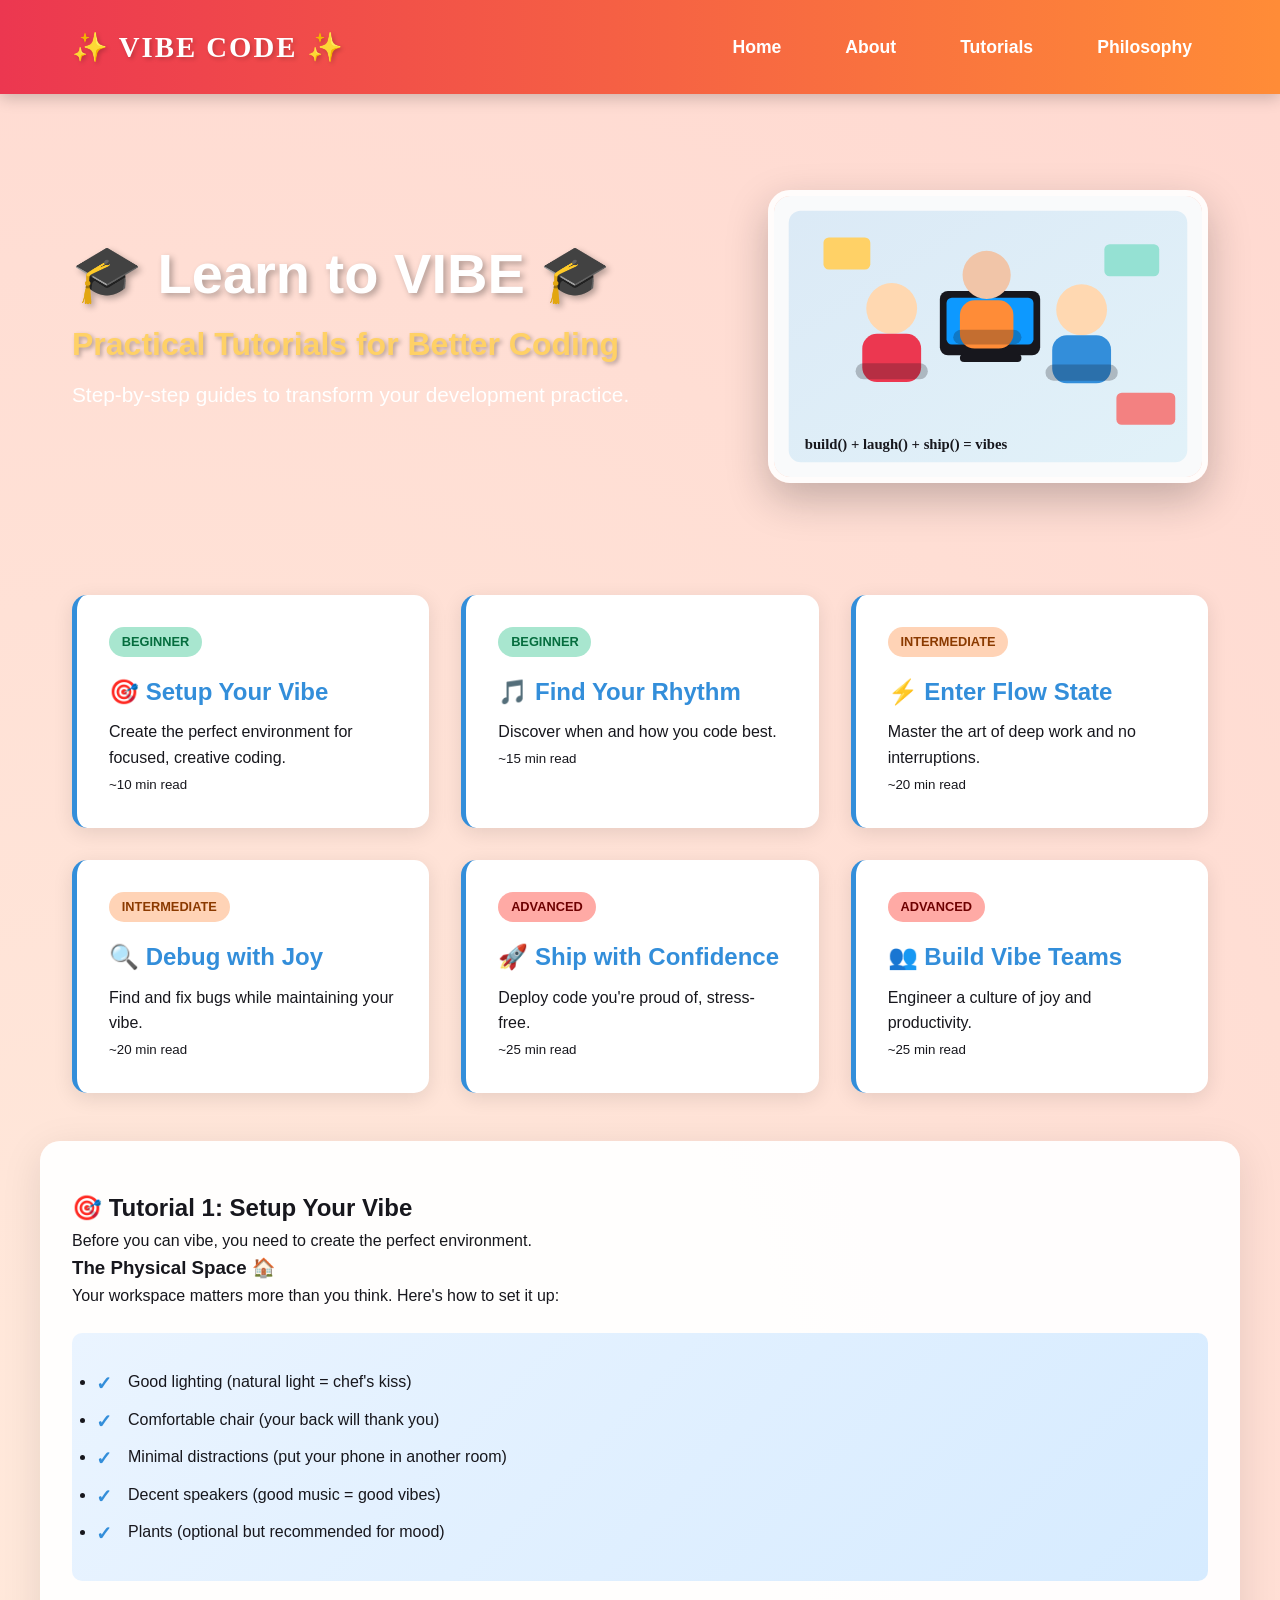
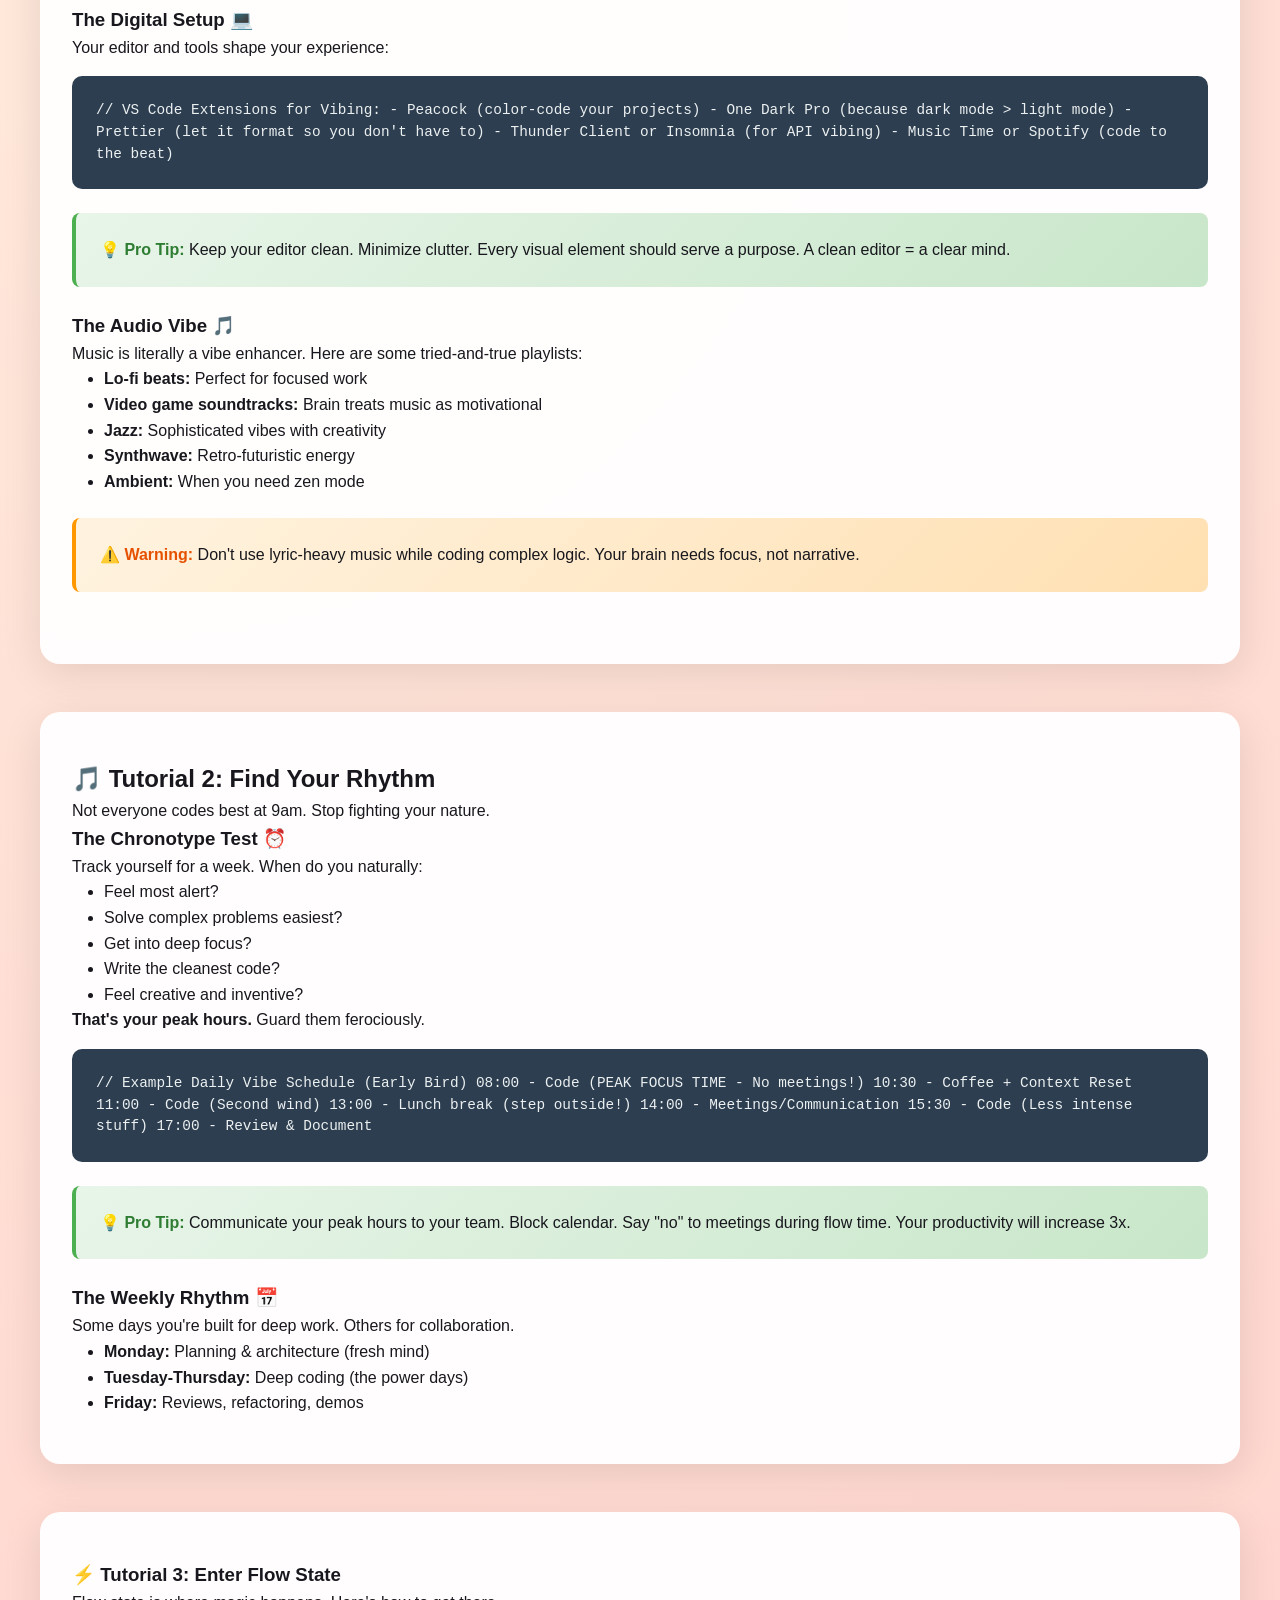
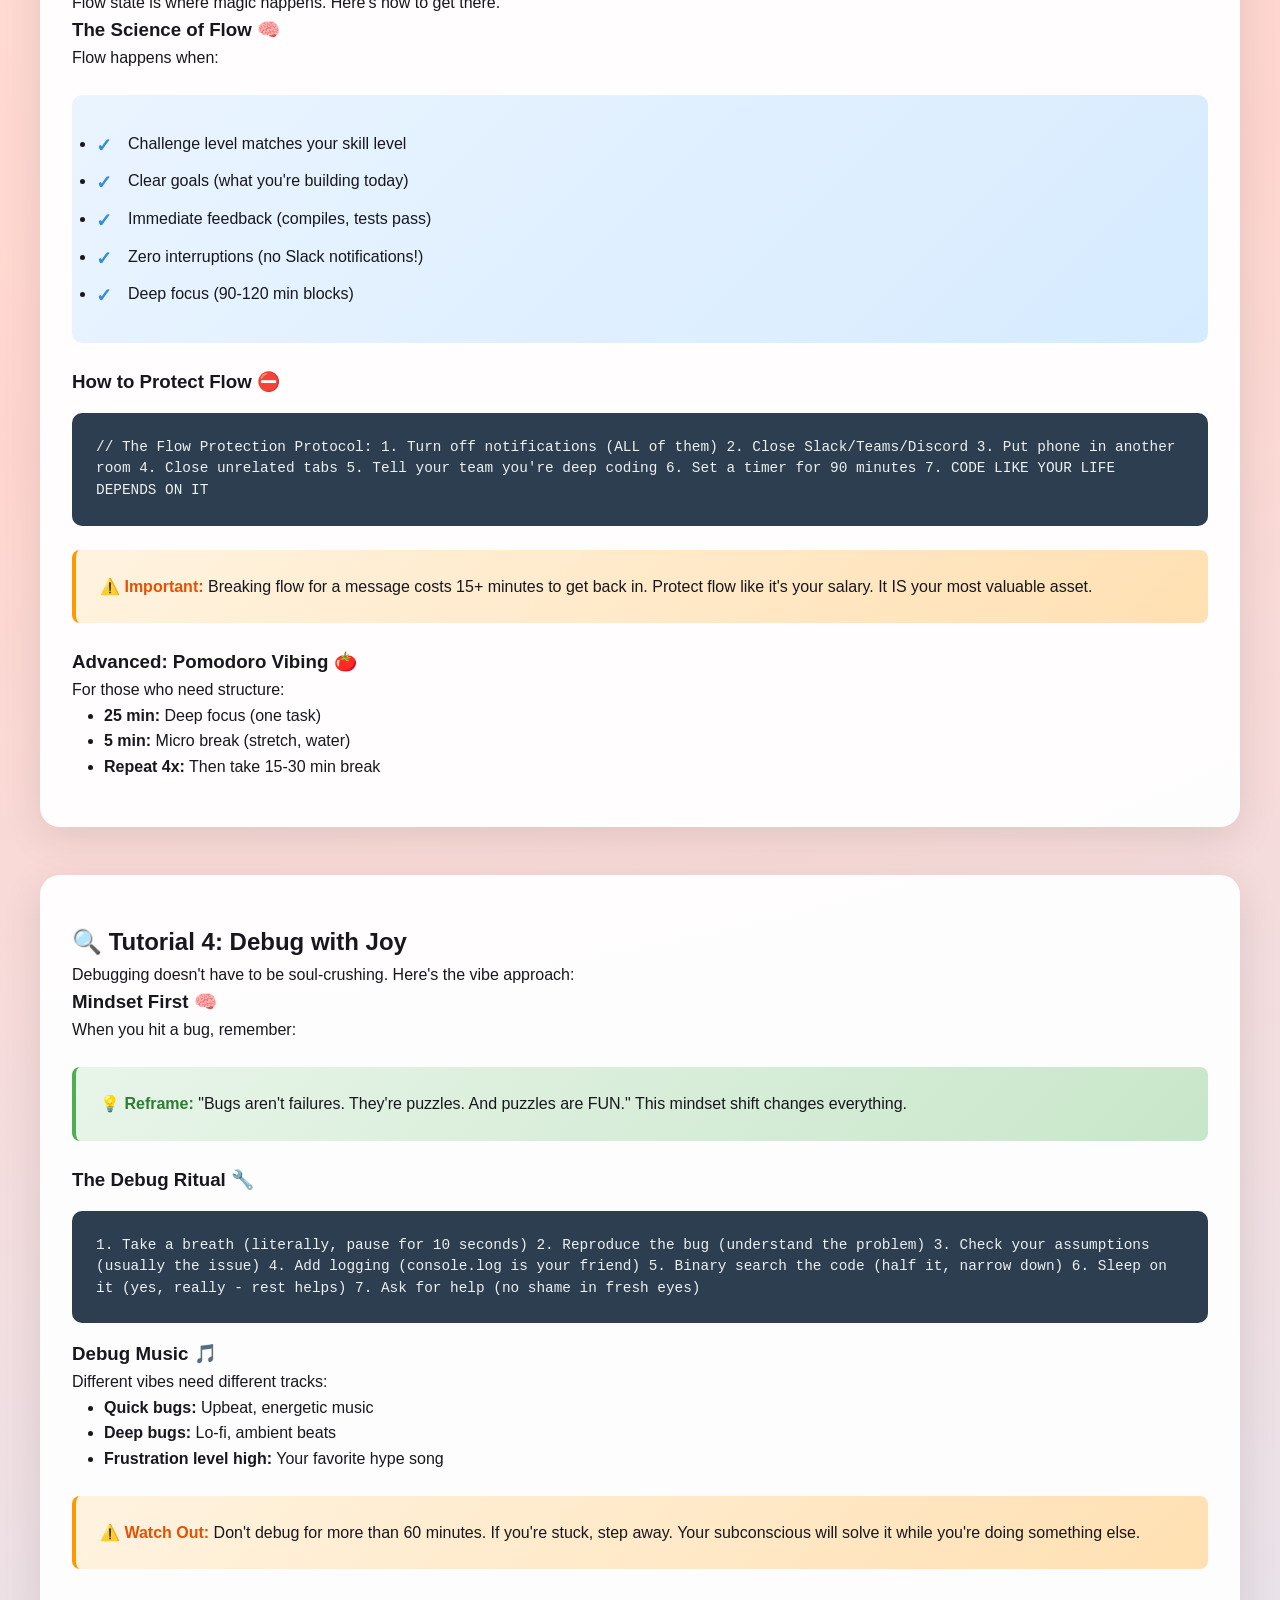
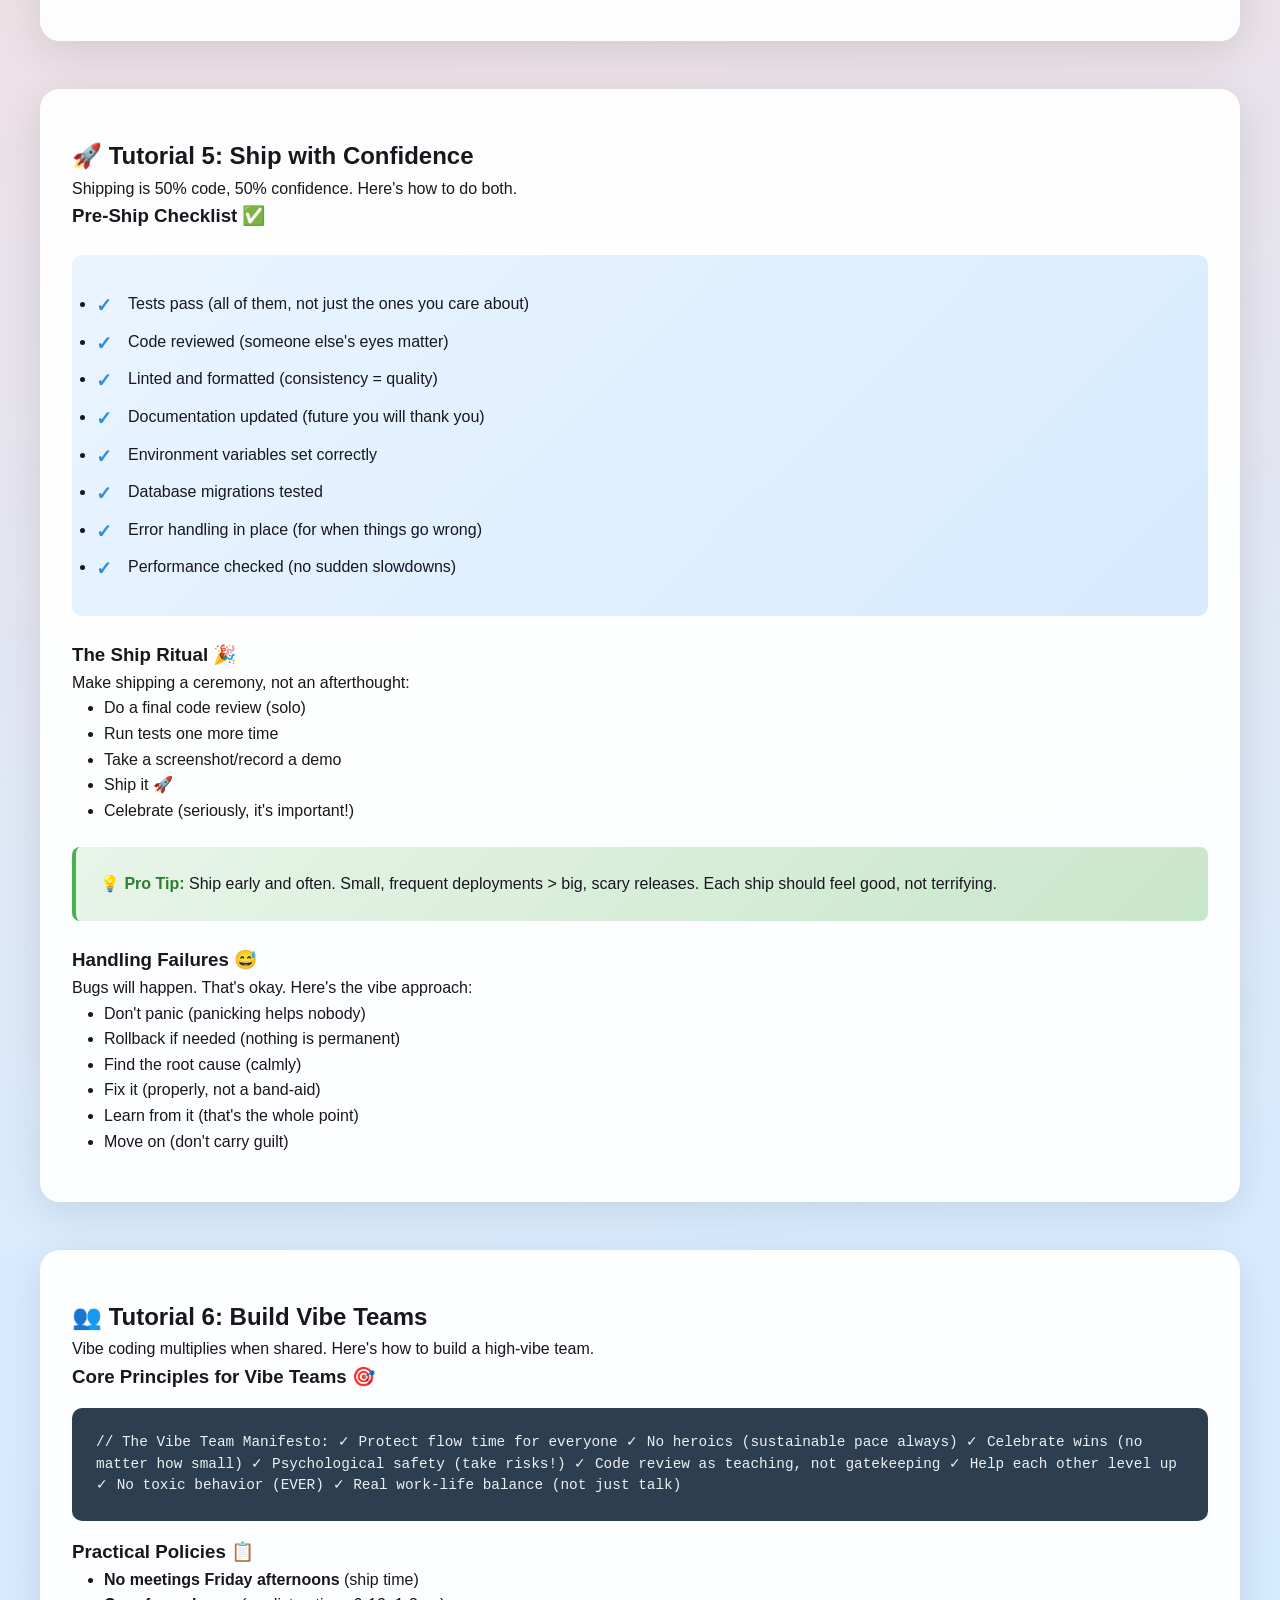
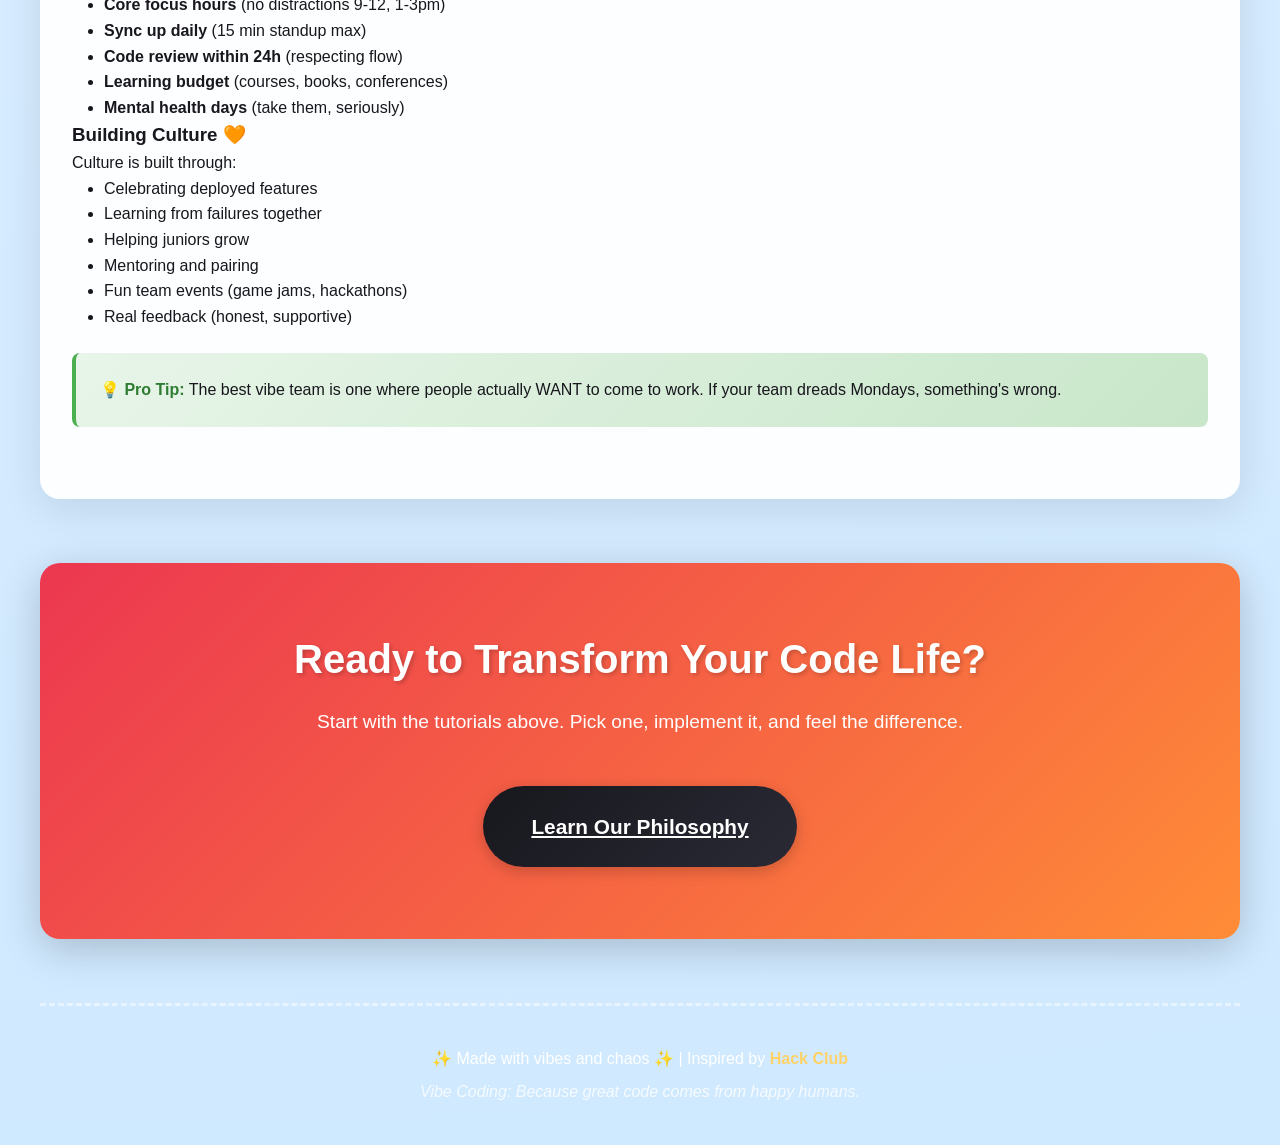
==== tutorials.html @ 58baa76f "Part One: Creating project structure with one prompt" ====
<!DOCTYPE html>
<html lang="en">
<head>
    <meta charset="UTF-8">
    <meta name="viewport" content="width=device-width, initial-scale=1.0">
    <title>Vibe Coding Tutorials - Learn to Code Like You Mean It</title>
    <link rel="stylesheet" href="css/style.css">
    <link rel="stylesheet" href="css/animations.css">
    <style>
        .tutorial-grid {
            display: grid;
            grid-template-columns: repeat(auto-fit, minmax(300px, 1fr));
            gap: 2rem;
            margin: 2rem 0;
        }

        .tutorial-card {
            background: white;
            padding: 2rem;
            border-radius: 15px;
            box-shadow: 0 5px 20px rgba(0, 0, 0, 0.1);
            border-left: 5px solid #338eda;
            transition: all 0.3s ease;
            cursor: pointer;
        }

        .tutorial-card:hover {
            transform: translateY(-5px);
            box-shadow: 0 10px 30px rgba(0, 0, 0, 0.2);
            border-left-color: #ff6b6b;
        }

        .tutorial-card h3 {
            color: #338eda;
            font-size: 1.5rem;
            margin-bottom: 0.5rem;
        }

        .tutorial-difficulty {
            display: inline-block;
            padding: 0.3rem 0.8rem;
            border-radius: 20px;
            font-size: 0.8rem;
            font-weight: bold;
            margin-bottom: 1rem;
        }

        .difficulty-beginner {
            background: #a8e6cf;
            color: #056d3e;
        }

        .difficulty-intermediate {
            background: #ffd3b6;
            color: #8b3a00;
        }

        .difficulty-advanced {
            background: #ffaaa5;
            color: #6e0000;
        }

        .tutorial-section {
            max-width: 1200px;
            margin: 3rem auto;
            padding: 3rem 2rem;
            background: rgba(255, 255, 255, 0.95);
            border-radius: 20px;
            box-shadow: 0 10px 40px rgba(0, 0, 0, 0.1);
        }

        .code-block {
            background: #2c3e50;
            color: #ecf0f1;
            padding: 1.5rem;
            border-radius: 10px;
            overflow-x: auto;
            margin: 1rem 0;
            font-family: 'Courier New', monospace;
            font-size: 0.9rem;
            line-height: 1.5;
        }

        .tip-box {
            background: linear-gradient(135deg, #e8f5e9 0%, #c8e6c9 100%);
            border-left: 4px solid #4caf50;
            padding: 1.5rem;
            border-radius: 8px;
            margin: 1.5rem 0;
        }

        .tip-box strong {
            color: #2e7d32;
        }

        .warning-box {
            background: linear-gradient(135deg, #fff3e0 0%, #ffe0b2 100%);
            border-left: 4px solid #ff9800;
            padding: 1.5rem;
            border-radius: 8px;
            margin: 1.5rem 0;
        }

        .warning-box strong {
            color: #e65100;
        }

        .checklist {
            background: linear-gradient(135deg, #eaf4ff 0%, #d6ebff 100%);
            padding: 1.5rem;
            border-radius: 10px;
            margin: 1.5rem 0;
        }

        .checklist li {
            margin: 0.75rem 0;
            padding-left: 2rem;
            position: relative;
        }

        .checklist li:before {
            content: '✓';
            position: absolute;
            left: 0;
            color: #338eda;
            font-weight: bold;
            font-size: 1.2rem;
        }
    </style>
</head>
<body>
    <!-- Navigation -->
    <nav class="navbar">
        <div class="nav-container">
            <div class="logo">✨ VIBE CODE ✨</div>
            <ul class="nav-links">
                <li><a href="index.html">Home</a></li>
                <li><a href="about.html">About</a></li>
                <li><a href="tutorials.html">Tutorials</a></li>
                <li><a href="philosophy.html">Philosophy</a></li>
            </ul>
        </div>
    </nav>

    <!-- Hero Section -->
    <section class="hero">
        <div class="hero-content">
            <h1 class="hero-title">
                🎓 Learn to VIBE 🎓<br>
                <span class="subtitle">Practical Tutorials for Better Coding</span>
            </h1>
            <p class="hero-description">
                Step-by-step guides to transform your development practice.
            </p>
        </div>
        <img src="assets/images/team-jam.svg" class="hero-art image-enter" alt="Team jamming on coding tutorials">
    </section>

    <!-- Tutorial Overview -->
    <section class="tutorial-grid" style="max-width: 1200px; margin: 3rem auto; padding: 0 2rem;">
        <div class="tutorial-card" onclick="scrollToSection('#setup')">
            <span class="tutorial-difficulty difficulty-beginner">BEGINNER</span>
            <h3>🎯 Setup Your Vibe</h3>
            <p>Create the perfect environment for focused, creative coding.</p>
            <small>~10 min read</small>
        </div>

        <div class="tutorial-card" onclick="scrollToSection('#rhythm')">
            <span class="tutorial-difficulty difficulty-beginner">BEGINNER</span>
            <h3>🎵 Find Your Rhythm</h3>
            <p>Discover when and how you code best.</p>
            <small>~15 min read</small>
        </div>

        <div class="tutorial-card" onclick="scrollToSection('#flow')">
            <span class="tutorial-difficulty difficulty-intermediate">INTERMEDIATE</span>
            <h3>⚡ Enter Flow State</h3>
            <p>Master the art of deep work and no interruptions.</p>
            <small>~20 min read</small>
        </div>

        <div class="tutorial-card" onclick="scrollToSection('#debug')">
            <span class="tutorial-difficulty difficulty-intermediate">INTERMEDIATE</span>
            <h3>🔍 Debug with Joy</h3>
            <p>Find and fix bugs while maintaining your vibe.</p>
            <small>~20 min read</small>
        </div>

        <div class="tutorial-card" onclick="scrollToSection('#ship')">
            <span class="tutorial-difficulty difficulty-advanced">ADVANCED</span>
            <h3>🚀 Ship with Confidence</h3>
            <p>Deploy code you're proud of, stress-free.</p>
            <small>~25 min read</small>
        </div>

        <div class="tutorial-card" onclick="scrollToSection('#team')">
            <span class="tutorial-difficulty difficulty-advanced">ADVANCED</span>
            <h3>👥 Build Vibe Teams</h3>
            <p>Engineer a culture of joy and productivity.</p>
            <small>~25 min read</small>
        </div>
    </section>

    <!-- Tutorial 1: Setup -->
    <section class="tutorial-section" id="setup">
        <h2>🎯 Tutorial 1: Setup Your Vibe</h2>
        <p>Before you can vibe, you need to create the perfect environment.</p>

        <h3>The Physical Space 🏠</h3>
        <p>Your workspace matters more than you think. Here's how to set it up:</p>

        <div class="checklist">
            <ul>
                <li>Good lighting (natural light = chef's kiss)</li>
                <li>Comfortable chair (your back will thank you)</li>
                <li>Minimal distractions (put your phone in another room)</li>
                <li>Decent speakers (good music = good vibes)</li>
                <li>Plants (optional but recommended for mood)</li>
            </ul>
        </div>

        <h3>The Digital Setup 💻</h3>
        <p>Your editor and tools shape your experience:</p>

        <div class="code-block">
// VS Code Extensions for Vibing:
- Peacock (color-code your projects)
- One Dark Pro (because dark mode > light mode)
- Prettier (let it format so you don't have to)
- Thunder Client or Insomnia (for API vibing)
- Music Time or Spotify (code to the beat)
        </div>

        <div class="tip-box">
            <strong>💡 Pro Tip:</strong> Keep your editor clean. Minimize clutter. Every visual element should serve a purpose. A clean editor = a clear mind.
        </div>

        <h3>The Audio Vibe 🎵</h3>
        <p>Music is literally a vibe enhancer. Here are some tried-and-true playlists:</p>
        <ul style="margin-left: 2rem;">
            <li><strong>Lo-fi beats:</strong> Perfect for focused work</li>
            <li><strong>Video game soundtracks:</strong> Brain treats music as motivational</li>
            <li><strong>Jazz:</strong> Sophisticated vibes with creativity</li>
            <li><strong>Synthwave:</strong> Retro-futuristic energy</li>
            <li><strong>Ambient:</strong> When you need zen mode</li>
        </ul>

        <div class="warning-box">
            <strong>⚠️ Warning:</strong> Don't use lyric-heavy music while coding complex logic. Your brain needs focus, not narrative.
        </div>
    </section>

    <!-- Tutorial 2: Rhythm -->
    <section class="tutorial-section" id="rhythm">
        <h2>🎵 Tutorial 2: Find Your Rhythm</h2>
        <p>Not everyone codes best at 9am. Stop fighting your nature.</p>

        <h3>The Chronotype Test ⏰</h3>
        <p>Track yourself for a week. When do you naturally:</p>
        <ul style="margin-left: 2rem;">
            <li>Feel most alert?</li>
            <li>Solve complex problems easiest?</li>
            <li>Get into deep focus?</li>
            <li>Write the cleanest code?</li>
            <li>Feel creative and inventive?</li>
        </ul>

        <p><strong>That's your peak hours.</strong> Guard them ferociously.</p>

        <div class="code-block">
// Example Daily Vibe Schedule (Early Bird)
08:00 - Code (PEAK FOCUS TIME - No meetings!)
10:30 - Coffee + Context Reset
11:00 - Code (Second wind)
13:00 - Lunch break (step outside!)
14:00 - Meetings/Communication
15:30 - Code (Less intense stuff)
17:00 - Review & Document
        </div>

        <div class="tip-box">
            <strong>💡 Pro Tip:</strong> Communicate your peak hours to your team. Block calendar. Say "no" to meetings during flow time. Your productivity will increase 3x.
        </div>

        <h3>The Weekly Rhythm 📅</h3>
        <p>Some days you're built for deep work. Others for collaboration.</p>
        <ul style="margin-left: 2rem;">
            <li><strong>Monday:</strong> Planning & architecture (fresh mind)</li>
            <li><strong>Tuesday-Thursday:</strong> Deep coding (the power days)</li>
            <li><strong>Friday:</strong> Reviews, refactoring, demos</li>
        </ul>
    </section>

    <!-- Tutorial 3: Flow -->
    <section class="tutorial-section" id="flow">
        <h3>⚡ Tutorial 3: Enter Flow State</h3>
        <p>Flow state is where magic happens. Here's how to get there.</p>

        <h3>The Science of Flow 🧠</h3>
        <p>Flow happens when:</p>
        <div class="checklist">
            <ul>
                <li>Challenge level matches your skill level</li>
                <li>Clear goals (what you're building today)</li>
                <li>Immediate feedback (compiles, tests pass)</li>
                <li>Zero interruptions (no Slack notifications!)</li>
                <li>Deep focus (90-120 min blocks)</li>
            </ul>
        </div>

        <h3>How to Protect Flow ⛔</h3>
        <div class="code-block">
// The Flow Protection Protocol:
1. Turn off notifications (ALL of them)
2. Close Slack/Teams/Discord
3. Put phone in another room
4. Close unrelated tabs
5. Tell your team you're deep coding
6. Set a timer for 90 minutes
7. CODE LIKE YOUR LIFE DEPENDS ON IT
        </div>

        <div class="warning-box">
            <strong>⚠️ Important:</strong> Breaking flow for a message costs 15+ minutes to get back in. Protect flow like it's your salary. It IS your most valuable asset.
        </div>

        <h3>Advanced: Pomodoro Vibing 🍅</h3>
        <p>For those who need structure:</p>
        <ul style="margin-left: 2rem;">
            <li><strong>25 min:</strong> Deep focus (one task)</li>
            <li><strong>5 min:</strong> Micro break (stretch, water)</li>
            <li><strong>Repeat 4x:</strong> Then take 15-30 min break</li>
        </ul>
    </section>

    <!-- Tutorial 4: Debug -->
    <section class="tutorial-section" id="debug">
        <h2>🔍 Tutorial 4: Debug with Joy</h2>
        <p>Debugging doesn't have to be soul-crushing. Here's the vibe approach:</p>

        <h3>Mindset First 🧠</h3>
        <p>When you hit a bug, remember:</p>
        <div class="tip-box">
            <strong>💡 Reframe:</strong> "Bugs aren't failures. They're puzzles. And puzzles are FUN." This mindset shift changes everything.
        </div>

        <h3>The Debug Ritual 🔧</h3>
        <div class="code-block">
1. Take a breath (literally, pause for 10 seconds)
2. Reproduce the bug (understand the problem)
3. Check your assumptions (usually the issue)
4. Add logging (console.log is your friend)
5. Binary search the code (half it, narrow down)
6. Sleep on it (yes, really - rest helps)
7. Ask for help (no shame in fresh eyes)
        </div>

        <h3>Debug Music 🎵</h3>
        <p>Different vibes need different tracks:</p>
        <ul style="margin-left: 2rem;">
            <li><strong>Quick bugs:</strong> Upbeat, energetic music</li>
            <li><strong>Deep bugs:</strong> Lo-fi, ambient beats</li>
            <li><strong>Frustration level high:</strong> Your favorite hype song</li>
        </ul>

        <div class="warning-box">
            <strong>⚠️ Watch Out:</strong> Don't debug for more than 60 minutes. If you're stuck, step away. Your subconscious will solve it while you're doing something else.
        </div>
    </section>

    <!-- Tutorial 5: Ship -->
    <section class="tutorial-section" id="ship">
        <h2>🚀 Tutorial 5: Ship with Confidence</h2>
        <p>Shipping is 50% code, 50% confidence. Here's how to do both.</p>

        <h3>Pre-Ship Checklist ✅</h3>
        <div class="checklist">
            <ul>
                <li>Tests pass (all of them, not just the ones you care about)</li>
                <li>Code reviewed (someone else's eyes matter)</li>
                <li>Linted and formatted (consistency = quality)</li>
                <li>Documentation updated (future you will thank you)</li>
                <li>Environment variables set correctly</li>
                <li>Database migrations tested</li>
                <li>Error handling in place (for when things go wrong)</li>
                <li>Performance checked (no sudden slowdowns)</li>
            </ul>
        </div>

        <h3>The Ship Ritual 🎉</h3>
        <p>Make shipping a ceremony, not an afterthought:</p>
        <ul style="margin-left: 2rem;">
            <li>Do a final code review (solo)</li>
            <li>Run tests one more time</li>
            <li>Take a screenshot/record a demo</li>
            <li>Ship it 🚀</li>
            <li>Celebrate (seriously, it's important!)</li>
        </ul>

        <div class="tip-box">
            <strong>💡 Pro Tip:</strong> Ship early and often. Small, frequent deployments > big, scary releases. Each ship should feel good, not terrifying.
        </div>

        <h3>Handling Failures 😅</h3>
        <p>Bugs will happen. That's okay. Here's the vibe approach:</p>
        <ul style="margin-left: 2rem;">
            <li>Don't panic (panicking helps nobody)</li>
            <li>Rollback if needed (nothing is permanent)</li>
            <li>Find the root cause (calmly)</li>
            <li>Fix it (properly, not a band-aid)</li>
            <li>Learn from it (that's the whole point)</li>
            <li>Move on (don't carry guilt)</li>
        </ul>
    </section>

    <!-- Tutorial 6: Teams -->
    <section class="tutorial-section" id="team">
        <h2>👥 Tutorial 6: Build Vibe Teams</h2>
        <p>Vibe coding multiplies when shared. Here's how to build a high-vibe team.</p>

        <h3>Core Principles for Vibe Teams 🎯</h3>
        <div class="code-block">
// The Vibe Team Manifesto:
✓ Protect flow time for everyone
✓ No heroics (sustainable pace always)
✓ Celebrate wins (no matter how small)
✓ Psychological safety (take risks!)
✓ Code review as teaching, not gatekeeping
✓ Help each other level up
✓ No toxic behavior (EVER)
✓ Real work-life balance (not just talk)
        </div>

        <h3>Practical Policies 📋</h3>
        <ul style="margin-left: 2rem;">
            <li><strong>No meetings Friday afternoons</strong> (ship time)</li>
            <li><strong>Core focus hours</strong> (no distractions 9-12, 1-3pm)</li>
            <li><strong>Sync up daily</strong> (15 min standup max)</li>
            <li><strong>Code review within 24h</strong> (respecting flow)</li>
            <li><strong>Learning budget</strong> (courses, books, conferences)</li>
            <li><strong>Mental health days</strong> (take them, seriously)</li>
        </ul>

        <h3>Building Culture 🧡</h3>
        <p>Culture is built through:</p>
        <ul style="margin-left: 2rem;">
            <li>Celebrating deployed features</li>
            <li>Learning from failures together</li>
            <li>Helping juniors grow</li>
            <li>Mentoring and pairing</li>
            <li>Fun team events (game jams, hackathons)</li>
            <li>Real feedback (honest, supportive)</li>
        </ul>

        <div class="tip-box">
            <strong>💡 Pro Tip:</strong> The best vibe team is one where people actually WANT to come to work. If your team dreads Mondays, something's wrong.
        </div>
    </section>

    <!-- CTA Section -->
    <section class="cta-section">
        <h2>Ready to Transform Your Code Life?</h2>
        <p>Start with the tutorials above. Pick one, implement it, and feel the difference.</p>
        <a href="philosophy.html" class="cta-button large">Learn Our Philosophy</a>
    </section>

    <!-- Footer -->
    <footer class="footer">
        <p>✨ Made with vibes and chaos ✨ | Inspired by <a href="https://hackclub.com">Hack Club</a></p>
        <p class="footer-note">Vibe Coding: Because great code comes from happy humans.</p>
    </footer>

    <script src="js/script.js"></script>
    <script>
        function scrollToSection(sectionId) {
            const element = document.querySelector(sectionId);
            element.scrollIntoView({ behavior: 'smooth' });
        }
    </script>
</body>
</html>
---- css/style.css ----
/* ============================================
   VIBE CODING - Main Stylesheet
   Comic Sans & Playful Vibes
   ============================================ */

* {
    margin: 0;
    padding: 0;
    box-sizing: border-box;
}

/* ============ FONTS ============ */
@import url('https://fonts.googleapis.com/css2?family=Comic+Neue:wght@400;700&family=Balsamiq+Sans:wght@400;700&display=swap');

:root {
    --hc-red: #ec3750;
    --hc-orange: #ff8c37;
    --hc-blue: #338eda;
    --hc-deep: #17171d;
    --hc-gold: #ffd166;
    --paper: #fff9f1;
}

body {
    font-family: 'Comic Neue', cursive, 'Comic Sans MS', sans-serif;
    line-height: 1.6;
    color: var(--hc-deep);
    background: radial-gradient(circle at 10% 20%, #ffe9db 0%, #ffd6cf 35%, #d8ecff 75%, #cfe9ff 100%);
    min-height: 100vh;
}

/* ============ NAVIGATION ============ */
.navbar {
    background: linear-gradient(90deg, var(--hc-red) 0%, var(--hc-orange) 100%);
    padding: 1.5rem 0;
    position: sticky;
    top: 0;
    z-index: 100;
    box-shadow: 0 4px 15px rgba(0, 0, 0, 0.2);
}

.nav-container {
    max-width: 1200px;
    margin: 0 auto;
    padding: 0 2rem;
    display: flex;
    justify-content: space-between;
    align-items: center;
}

.logo {
    font-family: 'Balsamiq Sans', 'Comic Sans MS', cursive;
    font-size: 1.8rem;
    font-weight: bold;
    color: white;
    text-shadow: 2px 2px 4px rgba(0, 0, 0, 0.2);
    letter-spacing: 2px;
    animation: pulse 2s ease-in-out infinite;
}

@keyframes pulse {
    0%, 100% { transform: scale(1); }
    50% { transform: scale(1.05); }
}

.nav-links {
    display: flex;
    list-style: none;
    gap: 2rem;
}

.nav-links a {
    color: white;
    text-decoration: none;
    font-size: 1.1rem;
    font-weight: bold;
    transition: all 0.3s ease;
    position: relative;
    padding: 0.5rem 1rem;
}

.nav-links a::after {
    content: '';
    position: absolute;
    bottom: 0;
    left: 0;
    width: 0;
    height: 3px;
    background: white;
    transition: width 0.3s ease;
}

.nav-links a:hover::after {
    width: 100%;
}

.nav-links a:hover {
    transform: translateY(-2px);
}

/* ============ HERO SECTION ============ */
.hero {
    max-width: 1200px;
    margin: 2rem auto;
    padding: 4rem 2rem;
    display: flex;
    justify-content: space-between;
    align-items: center;
    gap: 2rem;
}

.hero-content {
    flex: 1;
    color: white;
}

.hero-title {
    font-size: 3.5rem;
    font-weight: bold;
    margin-bottom: 0.5rem;
    text-shadow: 3px 3px 6px rgba(0, 0, 0, 0.3);
    animation: slideInLeft 0.8s ease;
}

.hero-title .subtitle {
    display: block;
    font-size: 2rem;
    color: var(--hc-gold);
    text-shadow: 2px 2px 4px rgba(0, 0, 0, 0.3);
}

.hero-description {
    font-size: 1.3rem;
    margin-bottom: 2rem;
    color: #fff;
}

.hero-emoji {
    font-size: 8rem;
    animation: bounce 2s ease-in-out infinite;
}

.hero-art {
    width: min(440px, 100%);
    border-radius: 22px;
    border: 6px solid rgba(255, 255, 255, 0.9);
    box-shadow: 0 16px 40px rgba(23, 23, 29, 0.25);
    transform: rotate(-1.5deg);
}

@keyframes slideInLeft {
    from {
        opacity: 0;
        transform: translateX(-50px);
    }
    to {
        opacity: 1;
        transform: translateX(0);
    }
}

@keyframes bounce {
    0%, 100% { transform: translateY(0); }
    50% { transform: translateY(-30px); }
}

/* ============ BUTTONS ============ */
.cta-button {
    background: linear-gradient(135deg, var(--hc-deep) 0%, #2a2a36 100%);
    color: white;
    border: none;
    padding: 1rem 2.5rem;
    font-size: 1.1rem;
    font-family: 'Comic Neue', cursive, 'Comic Sans MS', sans-serif;
    font-weight: bold;
    border-radius: 50px;
    cursor: pointer;
    transition: all 0.3s ease;
    box-shadow: 0 4px 15px rgba(0, 0, 0, 0.2);
    position: relative;
    overflow: hidden;
}

.cta-button::before {
    content: '';
    position: absolute;
    top: 0;
    left: -100%;
    width: 100%;
    height: 100%;
    background: linear-gradient(135deg, var(--hc-gold) 0%, var(--hc-orange) 100%);
    transition: left 0.3s ease;
    z-index: -1;
}

.cta-button:hover::before {
    left: 0;
}

.cta-button:hover {
    transform: translateY(-2px);
    box-shadow: 0 6px 20px rgba(0, 0, 0, 0.3);
}

.cta-button:active {
    transform: translateY(0);
}

.cta-button.large {
    padding: 1.5rem 3rem;
    font-size: 1.3rem;
    display: inline-block;
    margin-top: 1rem;
}

/* ============ FEATURES SECTION ============ */
.features {
    max-width: 1200px;
    margin: 4rem auto;
    padding: 3rem 2rem;
    background: rgba(255, 255, 255, 0.95);
    border-radius: 20px;
    box-shadow: 0 10px 40px rgba(0, 0, 0, 0.2);
}

.features h2 {
    text-align: center;
    font-size: 2.5rem;
    margin-bottom: 3rem;
    color: #2c3e50;
    text-shadow: 1px 1px 2px rgba(0, 0, 0, 0.1);
}

.feature-grid {
    display: grid;
    grid-template-columns: repeat(auto-fit, minmax(250px, 1fr));
    gap: 2rem;
}

.feature-card {
    background: linear-gradient(135deg, var(--hc-blue) 0%, #0d99ff 100%);
    padding: 2rem;
    border-radius: 15px;
    text-align: center;
    color: white;
    cursor: pointer;
    transition: all 0.3s ease;
    box-shadow: 0 5px 20px rgba(0, 0, 0, 0.1);
    position: relative;
    overflow: hidden;
}

.feature-card::before {
    content: '';
    position: absolute;
    top: 0;
    left: -100%;
    width: 100%;
    height: 100%;
    background: rgba(255, 255, 255, 0.1);
    transition: left 0.3s ease;
}

.feature-card:hover::before {
    left: 100%;
}

.feature-card:hover {
    transform: translateY(-10px) scale(1.05);
    box-shadow: 0 10px 30px rgba(0, 0, 0, 0.3);
}

.feature-icon {
    font-size: 3rem;
    margin-bottom: 1rem;
    animation: float 3s ease-in-out infinite;
}

.feature-card:nth-child(2) .feature-icon { animation-delay: 0.3s; }
.feature-card:nth-child(3) .feature-icon { animation-delay: 0.6s; }
.feature-card:nth-child(4) .feature-icon { animation-delay: 0.9s; }

@keyframes float {
    0%, 100% { transform: translateY(0); }
    50% { transform: translateY(-10px); }
}

.feature-card h3 {
    font-size: 1.5rem;
    margin-bottom: 0.5rem;
}

.feature-card p {
    font-size: 0.95rem;
    opacity: 0.9;
}

/* ============ VIBE CHECK SECTION ============ */
.vibe-check {
    max-width: 1200px;
    margin: 4rem auto;
    padding: 3rem 2rem;
    background: rgba(255, 255, 255, 0.95);
    border-radius: 20px;
    box-shadow: 0 10px 40px rgba(0, 0, 0, 0.2);
}

.vibe-check h2 {
    text-align: center;
    font-size: 2.5rem;
    margin-bottom: 2rem;
    color: #2c3e50;
}

.vibe-content {
    display: flex;
    justify-content: center;
    align-items: center;
    gap: 2rem;
}

.vibe-text {
    flex: 1;
    font-size: 1.1rem;
    line-height: 1.8;
}

.vibe-text p {
    margin-bottom: 1.5rem;
    color: #34495e;
}

.vibe-text strong {
    color: var(--hc-blue);
}

.vibe-list {
    list-style: none;
    margin: 2rem 0;
}

.vibe-list li {
    margin: 1rem 0;
    padding: 0.5rem 0 0.5rem 3rem;
    position: relative;
    font-size: 1.1rem;
    animation: slideIn 0.5s ease forwards;
    opacity: 0;
}

.vibe-list li:nth-child(1) { animation-delay: 0s; }
.vibe-list li:nth-child(2) { animation-delay: 0.1s; }
.vibe-list li:nth-child(3) { animation-delay: 0.2s; }
.vibe-list li:nth-child(4) { animation-delay: 0.3s; }
.vibe-list li:nth-child(5) { animation-delay: 0.4s; }

@keyframes slideIn {
    from {
        opacity: 0;
        transform: translateX(-30px);
    }
    to {
        opacity: 1;
        transform: translateX(0);
    }
}

/* ============ CTA SECTION ============ */
.cta-section {
    max-width: 1200px;
    margin: 4rem auto;
    padding: 4rem 2rem;
    background: linear-gradient(135deg, var(--hc-red) 0%, var(--hc-orange) 100%);
    border-radius: 20px;
    box-shadow: 0 10px 40px rgba(0, 0, 0, 0.2);
    text-align: center;
    color: white;
}

.cta-section h2 {
    font-size: 2.5rem;
    margin-bottom: 1rem;
    text-shadow: 2px 2px 4px rgba(0, 0, 0, 0.2);
}

.cta-section p {
    font-size: 1.2rem;
    margin-bottom: 2rem;
}

/* ============ FOOTER ============ */
.footer {
    max-width: 1200px;
    margin: 4rem auto 0;
    padding: 2rem;
    text-align: center;
    color: white;
    border-top: 3px dashed rgba(255, 255, 255, 0.5);
}

.footer p {
    margin: 0.5rem 0;
    font-size: 1rem;
}

.footer a {
    color: var(--hc-gold);
    text-decoration: none;
    font-weight: bold;
    transition: all 0.3s ease;
}

.footer a:hover {
    text-decoration: underline;
    text-shadow: 0 0 10px rgba(255, 215, 0, 0.5);
}

.footer-note {
    font-style: italic;
    opacity: 0.8;
    margin-top: 1rem;
}

/* ============ POPUPS ============ */
.popup-overlay {
    display: none;
    position: fixed;
    top: 0;
    left: 0;
    right: 0;
    bottom: 0;
    background: rgba(0, 0, 0, 0.7);
    z-index: 999;
    animation: fadeIn 0.3s ease;
}

.popup {
    display: none;
    position: fixed;
    top: 50%;
    left: 50%;
    transform: translate(-50%, -50%);
    background: white;
    padding: 2rem;
    border-radius: 15px;
    box-shadow: 0 10px 50px rgba(0, 0, 0, 0.3);
    z-index: 1000;
    max-width: 500px;
    max-height: 80vh;
    overflow-y: auto;
    animation: popIn 0.3s ease;
}

@keyframes popIn {
    from {
        opacity: 0;
        transform: translate(-50%, -50%) scale(0.8);
    }
    to {
        opacity: 1;
        transform: translate(-50%, -50%) scale(1);
    }
}

@keyframes fadeIn {
    from {
        opacity: 0;
    }
    to {
        opacity: 0.7;
    }
}

.popup h2 {
    color: var(--hc-blue);
    font-size: 1.8rem;
    margin-bottom: 1rem;
}

.popup p {
    color: #2c3e50;
    margin-bottom: 1rem;
    line-height: 1.6;
}

.popup ul {
    list-style: none;
    margin: 1rem 0;
    padding-left: 1.5rem;
}

.popup li {
    margin: 0.5rem 0;
    color: #34495e;
}

.popup li::before {
    content: '→ ';
    color: var(--hc-blue);
    font-weight: bold;
    margin-right: 0.5rem;
}

.close {
    position: absolute;
    top: 1rem;
    right: 1rem;
    font-size: 2rem;
    cursor: pointer;
    color: var(--hc-blue);
    transition: all 0.3s ease;
}

.close:hover {
    transform: rotate(90deg);
    color: var(--hc-red);
}

.popup-button {
    background: linear-gradient(135deg, var(--hc-blue) 0%, #0d99ff 100%);
    color: white;
    border: none;
    padding: 0.8rem 1.5rem;
    border-radius: 25px;
    cursor: pointer;
    font-family: 'Comic Neue', cursive, 'Comic Sans MS', sans-serif;
    font-weight: bold;
    margin-top: 1rem;
    transition: all 0.3s ease;
}

.popup-button:hover {
    transform: translateY(-2px);
    box-shadow: 0 5px 15px rgba(0, 0, 0, 0.2);
}

/* ============ RESPONSIVE ============ */
@media (max-width: 768px) {
    .hero {
        flex-direction: column;
        padding: 2rem 1rem;
    }

    .hero-title {
        font-size: 2rem;
    }

    .hero-emoji {
        font-size: 4rem;
    }

    .hero-art {
        width: min(340px, 100%);
        transform: rotate(0deg);
    }

    .nav-links {
        gap: 1rem;
    }

    .nav-links a {
        font-size: 0.9rem;
    }

    .features h2,
    .vibe-check h2,
    .cta-section h2 {
        font-size: 1.8rem;
    }

    .feature-grid {
        grid-template-columns: 1fr;
    }

    .popup {
        width: 90%;
        max-width: 90%;
        margin: 0 5%;
    }
}
---- css/animations.css ----
/* ============================================
   VIBE CODING - Smooth Scrolling & Animations
   ============================================ */

/* Smooth scrolling for the entire page */
html {
    scroll-behavior: smooth;
}

/* Smooth transitions for all elements */
* {
    transition: background-color 0.3s ease, color 0.3s ease;
}

/* Scroll animation - fade in effect */
.fade-in {
    animation: fadeInUp 0.6s ease forwards;
    opacity: 0;
}

@keyframes fadeInUp {
    from {
        opacity: 0;
        transform: translateY(30px);
    }
    to {
        opacity: 1;
        transform: translateY(0);
    }
}

/* Scroll trigger animations */
.feature-card {
    animation: scaleInUp 0.6s ease forwards;
}

@keyframes scaleInUp {
    from {
        opacity: 0;
        transform: scale(0.8) translateY(20px);
    }
    to {
        opacity: 1;
        transform: scale(1) translateY(0);
    }
}

/* Entrance animation for images */
.image-enter {
    animation: rotateIn 0.8s ease forwards;
}

@keyframes rotateIn {
    from {
        opacity: 0;
        transform: rotate(-10deg) scale(0.8);
    }
    to {
        opacity: 1;
        transform: rotate(0) scale(1);
    }
}

/* Hover lift effect */
.hover-lift:hover {
    animation: liftUp 0.3s ease forwards;
}

@keyframes liftUp {
    to {
        transform: translateY(-5px);
    }
}

/* Wiggle animation for fun */
.wiggle {
    animation: wiggle 0.5s ease-in-out;
}

@keyframes wiggle {
    0%, 100% { transform: rotate(0deg); }
    25% { transform: rotate(-5deg); }
    75% { transform: rotate(5deg); }
}

/* Shine effect */
.shine {
    animation: shine 2s ease-in-out infinite;
}

@keyframes shine {
    0%, 100% { opacity: 1; }
    50% { opacity: 0.8; }
}

/* Gradient animation */
.gradient-shift {
    animation: gradientShift 3s ease infinite;
    background-size: 200% 200%;
}

@keyframes gradientShift {
    0% { background-position: 0% 50%; }
    50% { background-position: 100% 50%; }
    100% { background-position: 0% 50%; }
}

/* Confetti animation */
.confetti {
    animation: confettiFall 2s ease-out forwards;
    position: fixed;
    pointer-events: none;
}

@keyframes confettiFall {
    to {
        transform: translateY(100vh) rotate(360deg);
        opacity: 0;
    }
}

/* Wave animation for text */
.wave {
    animation: wave 1s ease-in-out infinite;
    display: inline-block;
}

@keyframes wave {
    0%, 100% { transform: translateY(0); }
    50% { transform: translateY(-10px); }
}

/* Pulse animation */
.pulse-anim {
    animation: pulseEffect 1.5s ease-in-out infinite;
}

@keyframes pulseEffect {
    0%, 100% { 
        box-shadow: 0 0 0 0 rgba(102, 126, 234, 0.7);
    }
    50% { 
        box-shadow: 0 0 0 10px rgba(102, 126, 234, 0);
    }
}

/* Smooth page transitions */
.page-transition {
    animation: pageTransition 0.5s ease;
}

@keyframes pageTransition {
    from {
        opacity: 0;
    }
    to {
        opacity: 1;
    }
}

/* Scroll to top button animation */
.scroll-to-top {
    animation: slideUpIn 0.3s ease forwards;
}

@keyframes slideUpIn {
    from {
        opacity: 0;
        transform: translateY(20px);
    }
    to {
        opacity: 1;
        transform: translateY(0);
    }
}

/* Bounce animation for notifications */
.bounce-in {
    animation: bounceIn 0.6s cubic-bezier(0.68, -0.55, 0.265, 1.55);
}

@keyframes bounceIn {
    0% {
        opacity: 0;
        transform: scale(0.3);
    }
    50% {
        opacity: 1;
    }
    100% {
        transform: scale(1);
    }
}

/* Rainbow text animation */
.rainbow {
    background: linear-gradient(90deg, #ec3750, #ffd166, #17171d, #338eda, #ff8c37);
    -webkit-background-clip: text;
    -webkit-text-fill-color: transparent;
    background-clip: text;
    animation: rainbowShift 3s linear infinite;
    background-size: 200% 100%;
}

@keyframes rainbowShift {
    0% { background-position: 0% center; }
    100% { background-position: -200% center; }
}

/* Glow effect */
.glow {
    animation: glowEffect 2s ease-in-out infinite;
}

@keyframes glowEffect {
    0%, 100% {
        text-shadow: 0 0 5px rgba(102, 126, 234, 0.5);
    }
    50% {
        text-shadow: 0 0 20px rgba(102, 126, 234, 0.8);
    }
}

/* Flip animation */
.flip {
    animation: flip 0.6s ease-in-out;
}

@keyframes flip {
    0% { transform: rotateY(0deg); }
    100% { transform: rotateY(360deg); }
}

/* Slide animations */
.slide-left {
    animation: slideLeft 0.5s ease forwards;
}

.slide-right {
    animation: slideRight 0.5s ease forwards;
}

@keyframes slideLeft {
    from { 
        opacity: 0;
        transform: translateX(30px);
    }
    to {
        opacity: 1;
        transform: translateX(0);
    }
}

@keyframes slideRight {
    from {
        opacity: 0;
        transform: translateX(-30px);
    }
    to {
        opacity: 1;
        transform: translateX(0);
    }
}

/* Scroll reveal effect */
@keyframes scrollReveal {
    from {
        opacity: 0;
        transform: translateY(50px);
    }
    to {
        opacity: 1;
        transform: translateY(0);
    }
}

/* Text animation */
.text-reveal {
    animation: textReveal 0.6s ease;
}

@keyframes textReveal {
    from {
        opacity: 0;
        transform: translateY(10px);
    }
    to {
        opacity: 1;
        transform: translateY(0);
    }
}
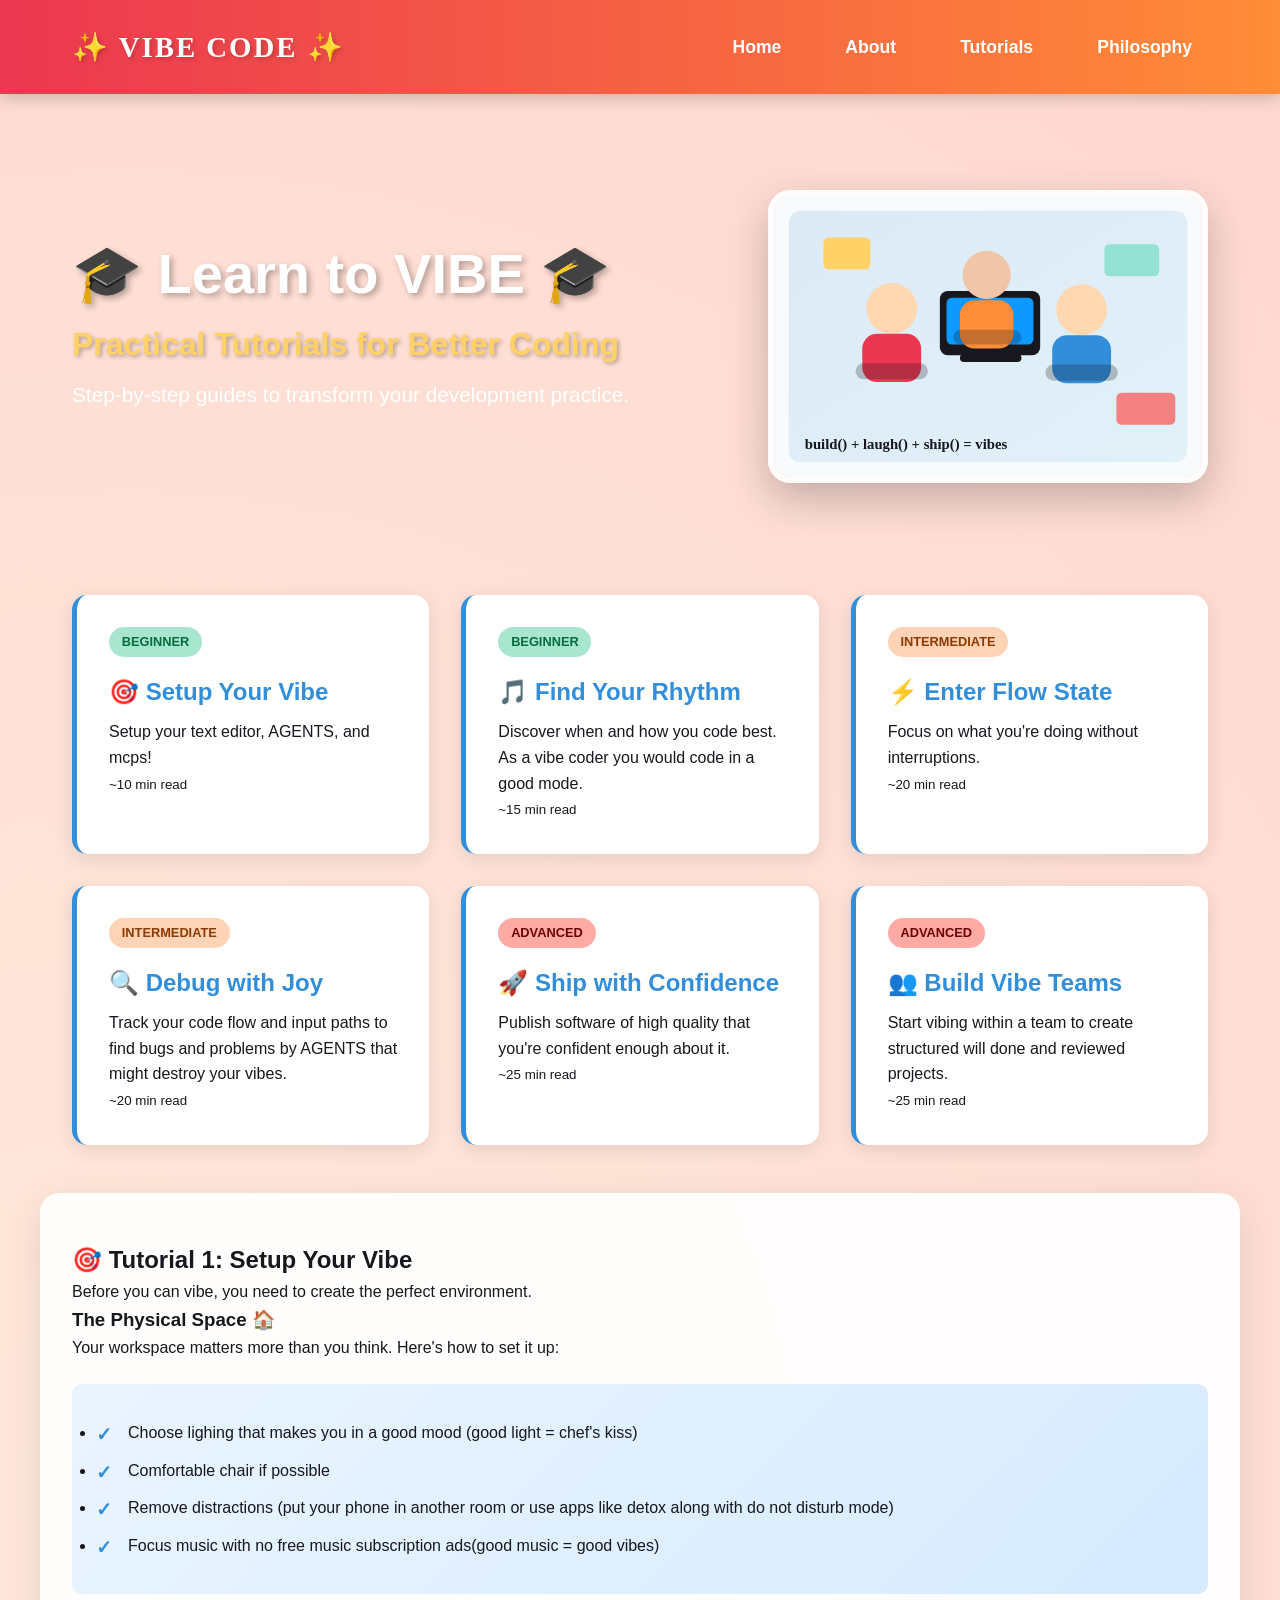
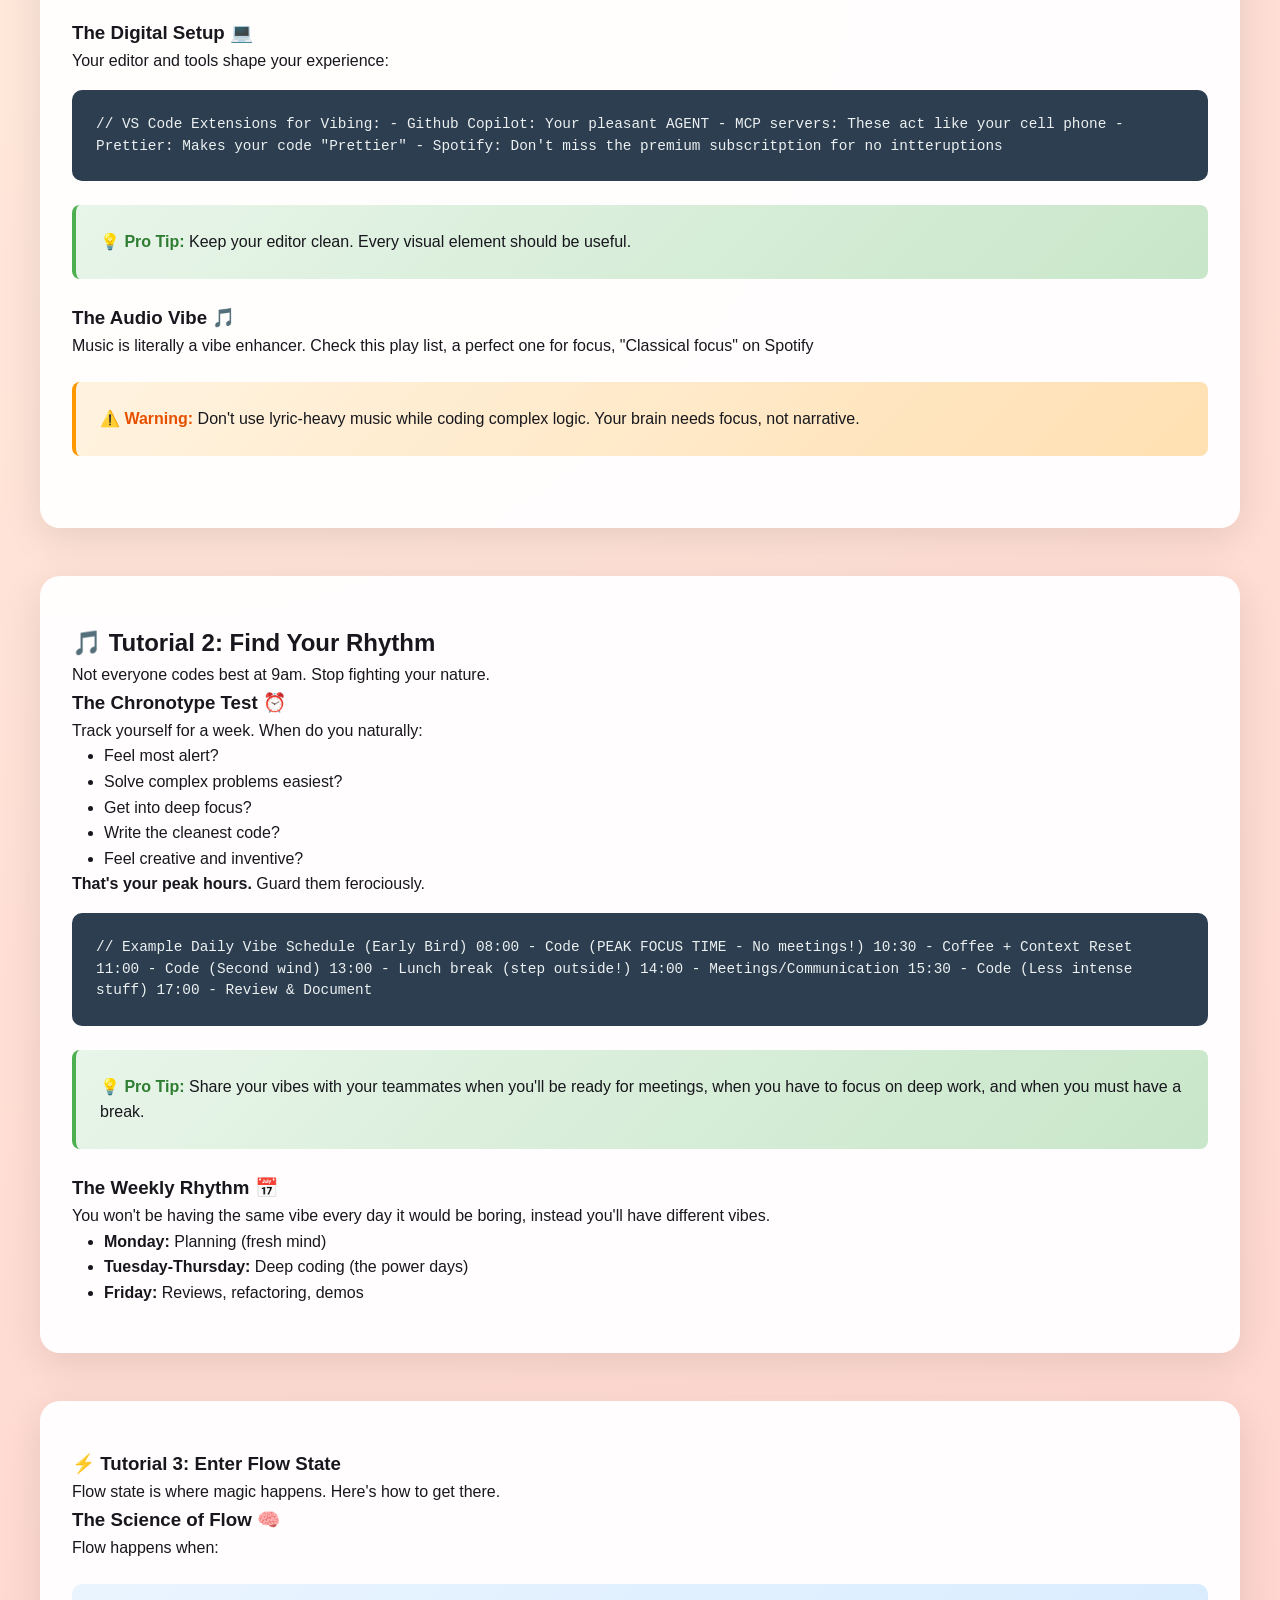
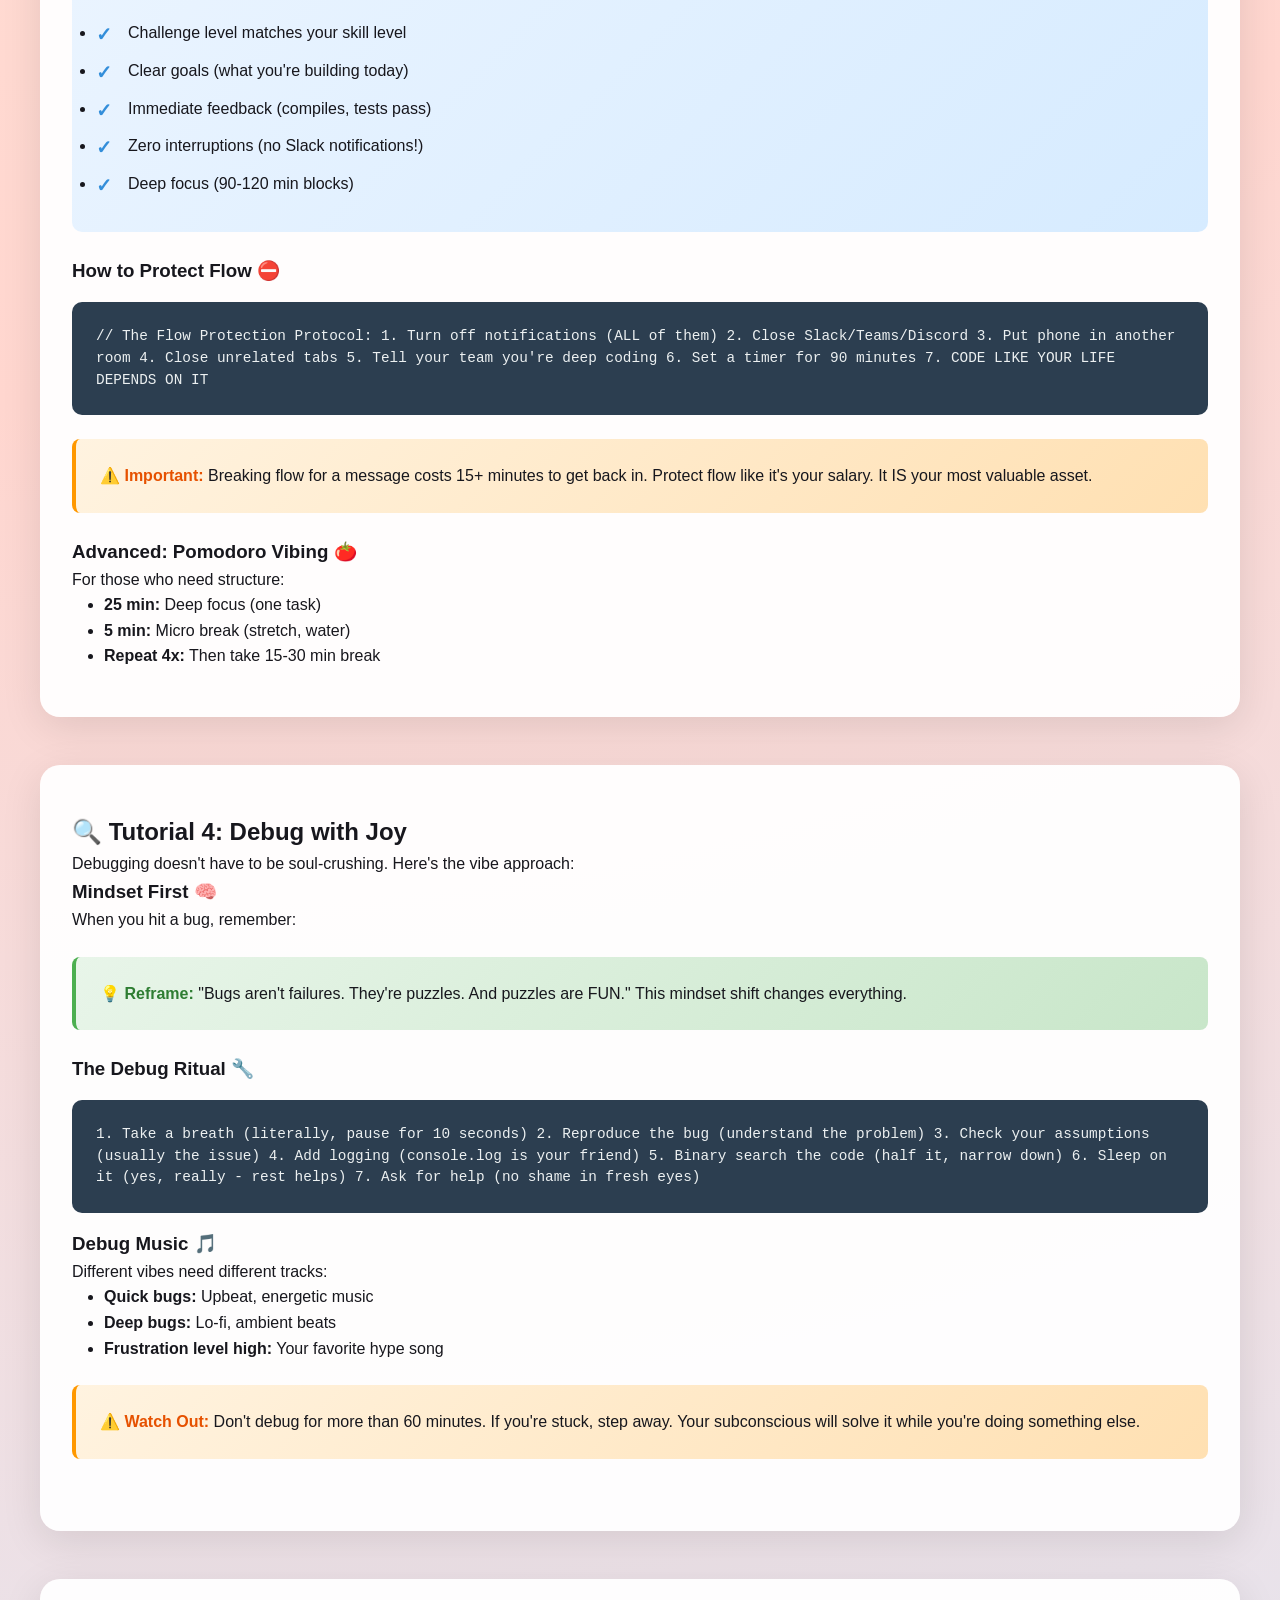
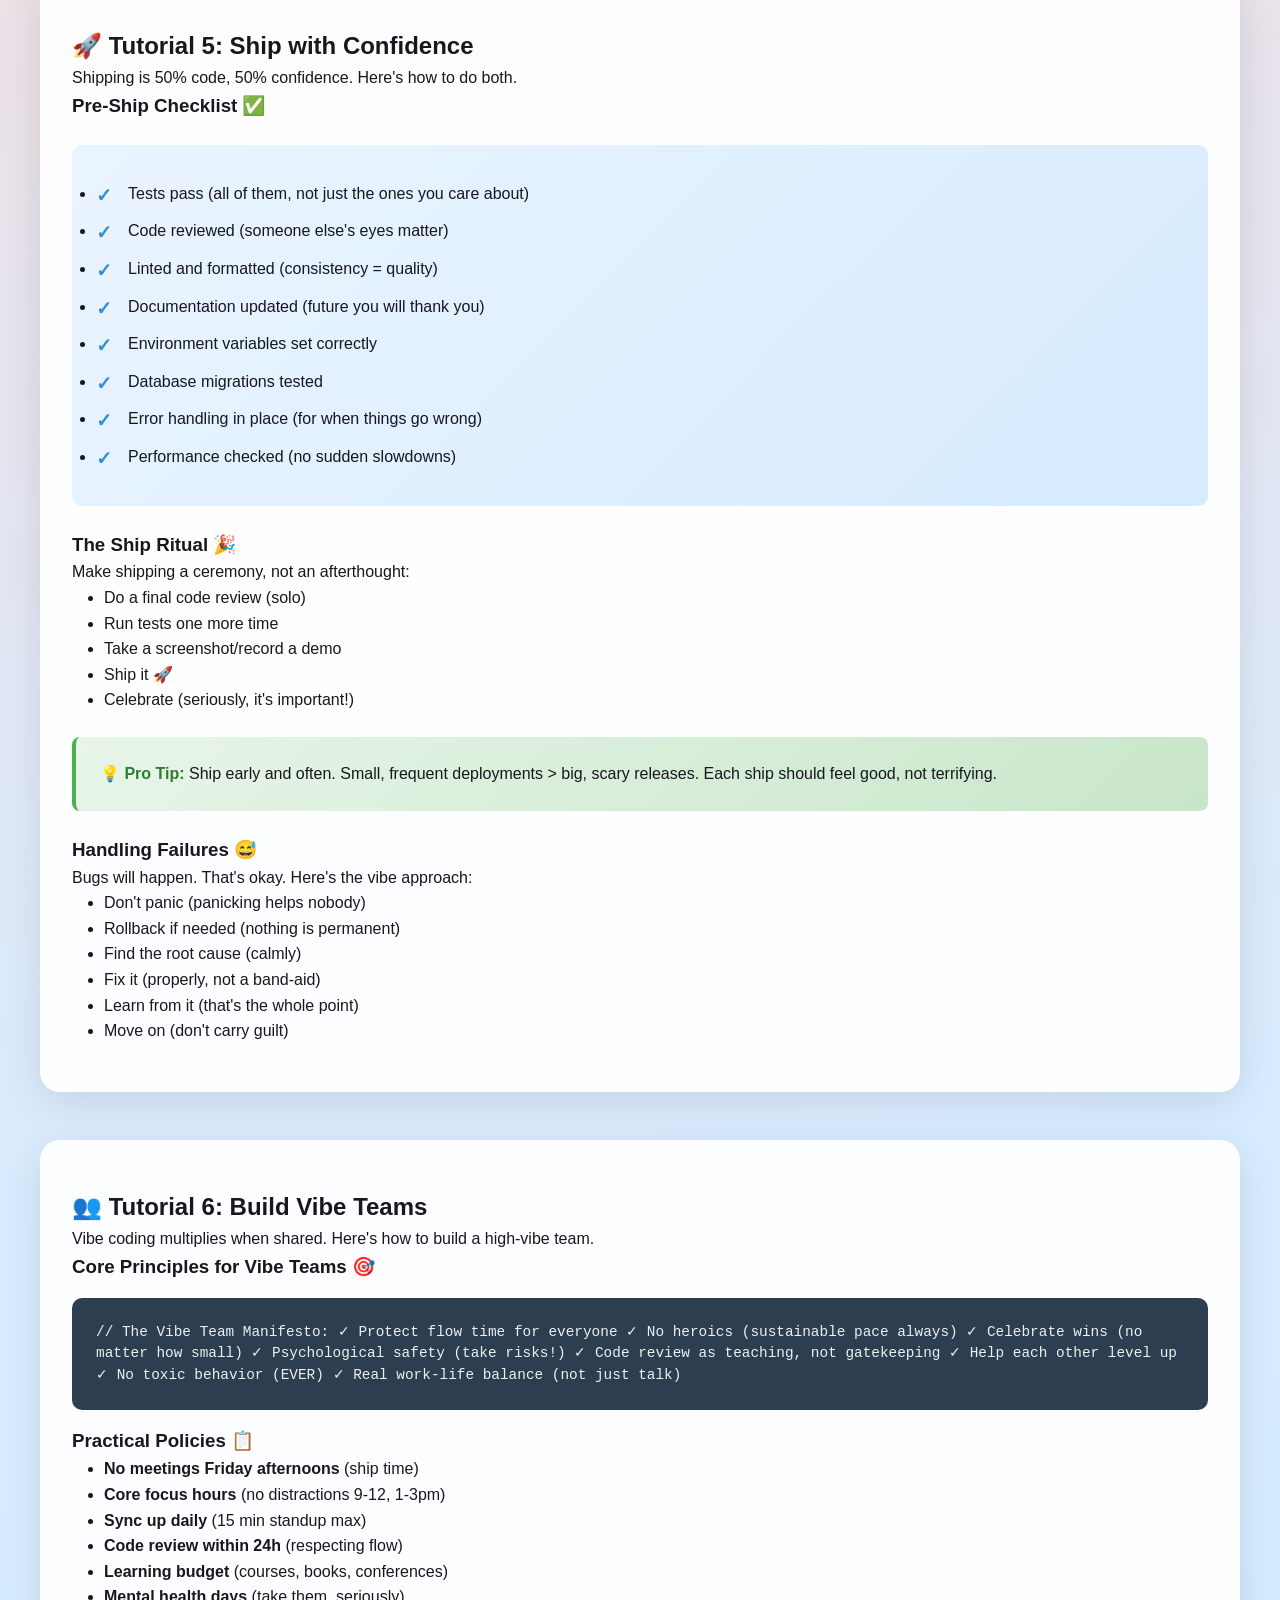
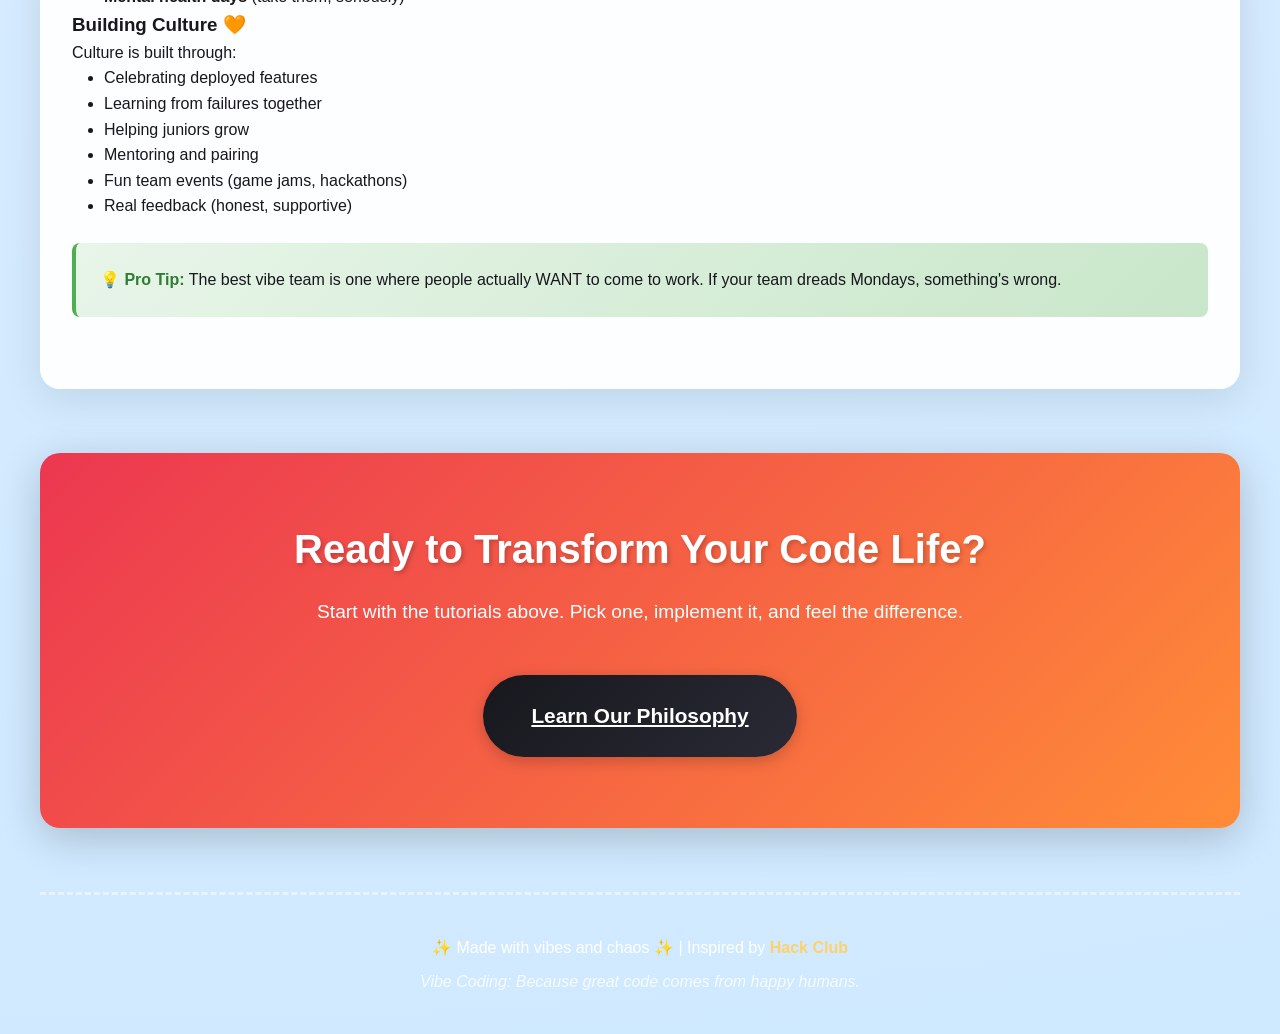
==== commit 0e02abc6: "modifying tutorial one and two" ====
--- a/tutorials.html
+++ b/tutorials.html
@@ -161,42 +161,42 @@
         <div class="tutorial-card" onclick="scrollToSection('#setup')">
             <span class="tutorial-difficulty difficulty-beginner">BEGINNER</span>
             <h3>🎯 Setup Your Vibe</h3>
-            <p>Create the perfect environment for focused, creative coding.</p>
+            <p>Setup your text editor, AGENTS, and mcps!</p>
             <small>~10 min read</small>
         </div>
 
         <div class="tutorial-card" onclick="scrollToSection('#rhythm')">
             <span class="tutorial-difficulty difficulty-beginner">BEGINNER</span>
             <h3>🎵 Find Your Rhythm</h3>
-            <p>Discover when and how you code best.</p>
+            <p>Discover when and how you code best. As a vibe coder you would code in a good mode.</p>
             <small>~15 min read</small>
         </div>
 
         <div class="tutorial-card" onclick="scrollToSection('#flow')">
             <span class="tutorial-difficulty difficulty-intermediate">INTERMEDIATE</span>
             <h3>⚡ Enter Flow State</h3>
-            <p>Master the art of deep work and no interruptions.</p>
+            <p>Focus on what you're doing without interruptions.</p>
             <small>~20 min read</small>
         </div>
 
         <div class="tutorial-card" onclick="scrollToSection('#debug')">
             <span class="tutorial-difficulty difficulty-intermediate">INTERMEDIATE</span>
             <h3>🔍 Debug with Joy</h3>
-            <p>Find and fix bugs while maintaining your vibe.</p>
+            <p>Track your code flow and input paths to find bugs and problems by AGENTS that might destroy your vibes.</p>
             <small>~20 min read</small>
         </div>
 
         <div class="tutorial-card" onclick="scrollToSection('#ship')">
             <span class="tutorial-difficulty difficulty-advanced">ADVANCED</span>
             <h3>🚀 Ship with Confidence</h3>
-            <p>Deploy code you're proud of, stress-free.</p>
+            <p>Publish software of high quality that you're confident enough about it.</p>
             <small>~25 min read</small>
         </div>
 
         <div class="tutorial-card" onclick="scrollToSection('#team')">
             <span class="tutorial-difficulty difficulty-advanced">ADVANCED</span>
             <h3>👥 Build Vibe Teams</h3>
-            <p>Engineer a culture of joy and productivity.</p>
+            <p>Start vibing within a team to create structured will done and reviewed projects.</p>
             <small>~25 min read</small>
         </div>
     </section>
@@ -211,11 +211,10 @@
 
         <div class="checklist">
             <ul>
-                <li>Good lighting (natural light = chef's kiss)</li>
-                <li>Comfortable chair (your back will thank you)</li>
-                <li>Minimal distractions (put your phone in another room)</li>
-                <li>Decent speakers (good music = good vibes)</li>
-                <li>Plants (optional but recommended for mood)</li>
+                <li>Choose lighing that makes you in a good mood (good light = chef's kiss)</li>
+                <li>Comfortable chair if possible</li>
+                <li>Remove distractions (put your phone in another room or use apps like detox along with do not disturb mode)</li>
+                <li>Focus music with no free music subscription ads(good music = good vibes)</li>
             </ul>
         </div>
 
@@ -224,26 +223,18 @@
 
         <div class="code-block">
 // VS Code Extensions for Vibing:
-- Peacock (color-code your projects)
-- One Dark Pro (because dark mode > light mode)
-- Prettier (let it format so you don't have to)
-- Thunder Client or Insomnia (for API vibing)
-- Music Time or Spotify (code to the beat)
+- Github Copilot: Your pleasant AGENT
+- MCP servers: These act like your cell phone
+- Prettier: Makes your code "Prettier"
+- Spotify: Don't miss the premium subscritption for no intteruptions
         </div>
 
         <div class="tip-box">
-            <strong>💡 Pro Tip:</strong> Keep your editor clean. Minimize clutter. Every visual element should serve a purpose. A clean editor = a clear mind.
+            <strong>💡 Pro Tip:</strong> Keep your editor clean. Every visual element should be useful.
         </div>
 
         <h3>The Audio Vibe 🎵</h3>
-        <p>Music is literally a vibe enhancer. Here are some tried-and-true playlists:</p>
-        <ul style="margin-left: 2rem;">
-            <li><strong>Lo-fi beats:</strong> Perfect for focused work</li>
-            <li><strong>Video game soundtracks:</strong> Brain treats music as motivational</li>
-            <li><strong>Jazz:</strong> Sophisticated vibes with creativity</li>
-            <li><strong>Synthwave:</strong> Retro-futuristic energy</li>
-            <li><strong>Ambient:</strong> When you need zen mode</li>
-        </ul>
+        <p>Music is literally a vibe enhancer. Check this play list, a perfect one for focus, "Classical focus" on Spotify</p>
 
         <div class="warning-box">
             <strong>⚠️ Warning:</strong> Don't use lyric-heavy music while coding complex logic. Your brain needs focus, not narrative.
@@ -279,13 +270,13 @@
         </div>
 
         <div class="tip-box">
-            <strong>💡 Pro Tip:</strong> Communicate your peak hours to your team. Block calendar. Say "no" to meetings during flow time. Your productivity will increase 3x.
+            <strong>💡 Pro Tip:</strong> Share your vibes with your teammates when you'll be ready for meetings, when you have to focus on deep work, and when you must have a break.
         </div>
 
         <h3>The Weekly Rhythm 📅</h3>
-        <p>Some days you're built for deep work. Others for collaboration.</p>
-        <ul style="margin-left: 2rem;">
-            <li><strong>Monday:</strong> Planning & architecture (fresh mind)</li>
+        <p>You won't be having the same vibe every day it would be boring, instead you'll have different vibes.</p>
+        <ul style="margin-left: 2rem;">
+            <li><strong>Monday:</strong> Planning (fresh mind)</li>
             <li><strong>Tuesday-Thursday:</strong> Deep coding (the power days)</li>
             <li><strong>Friday:</strong> Reviews, refactoring, demos</li>
         </ul>
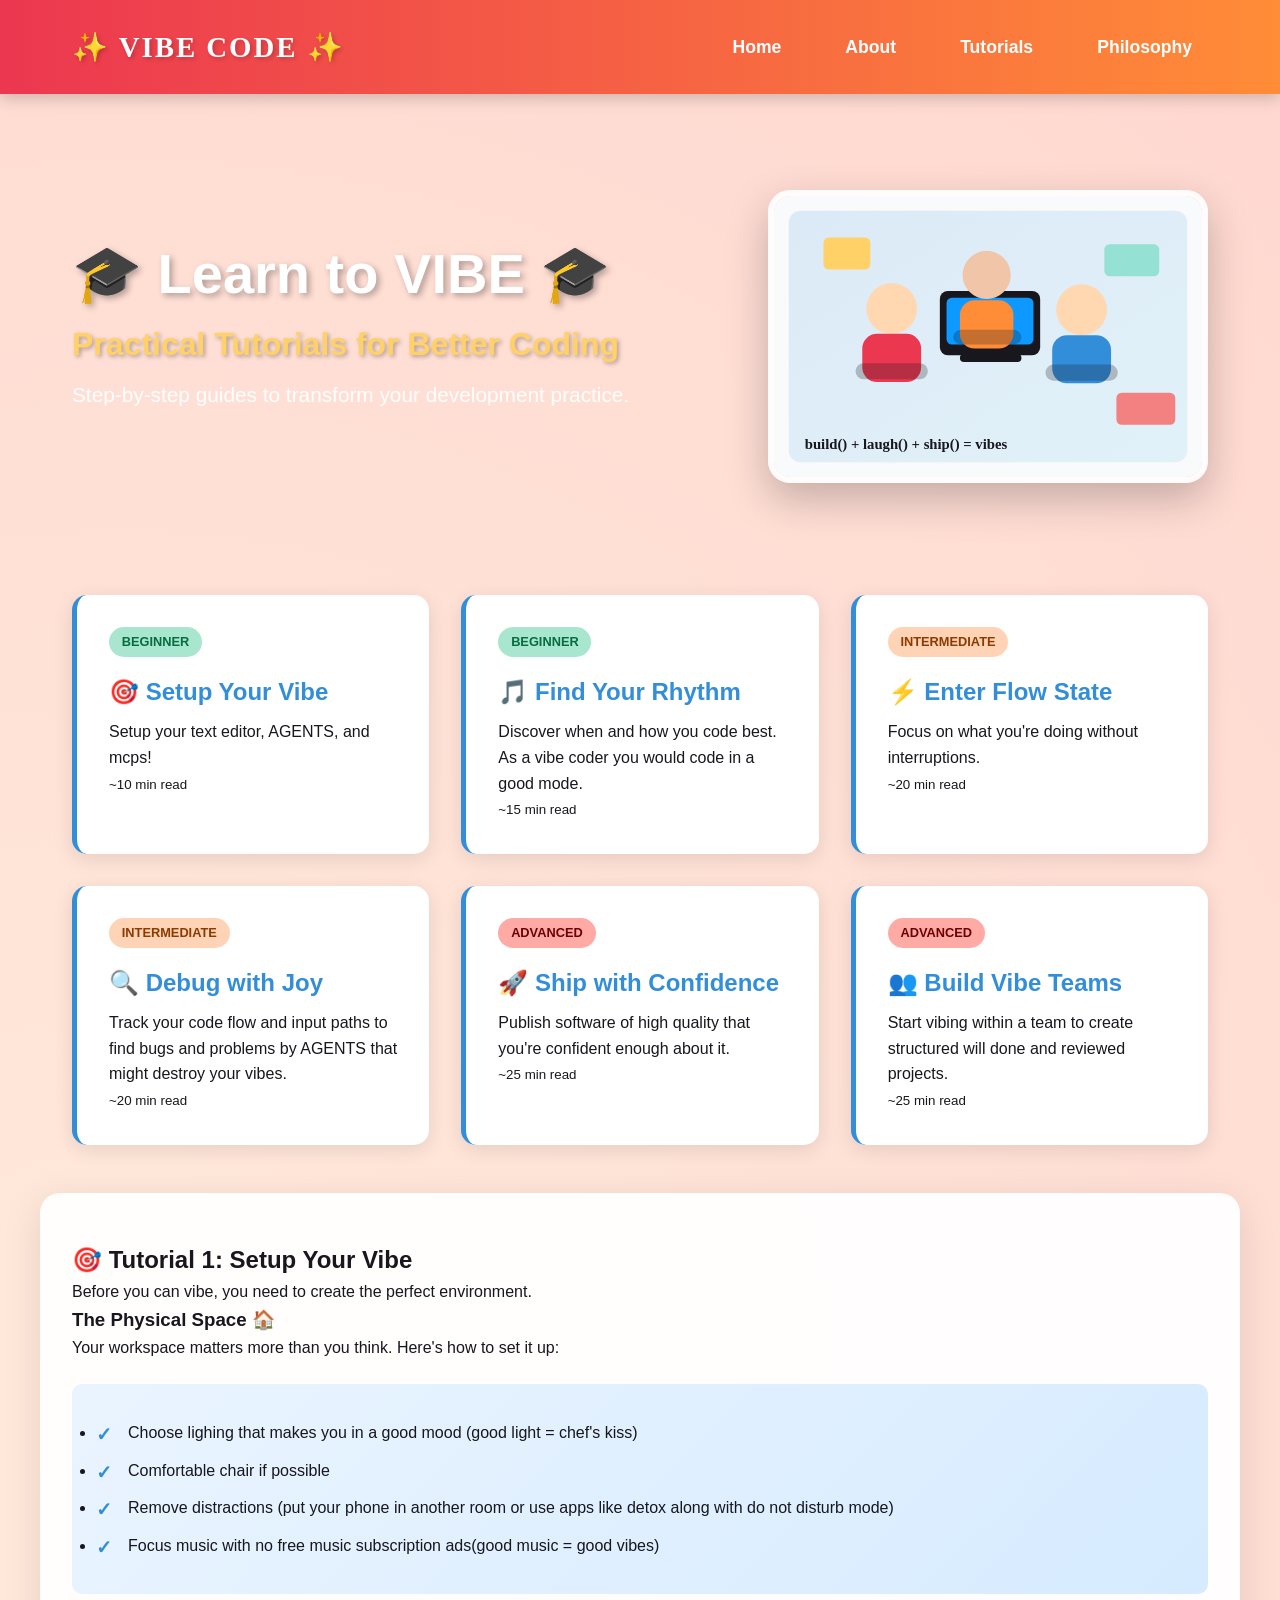
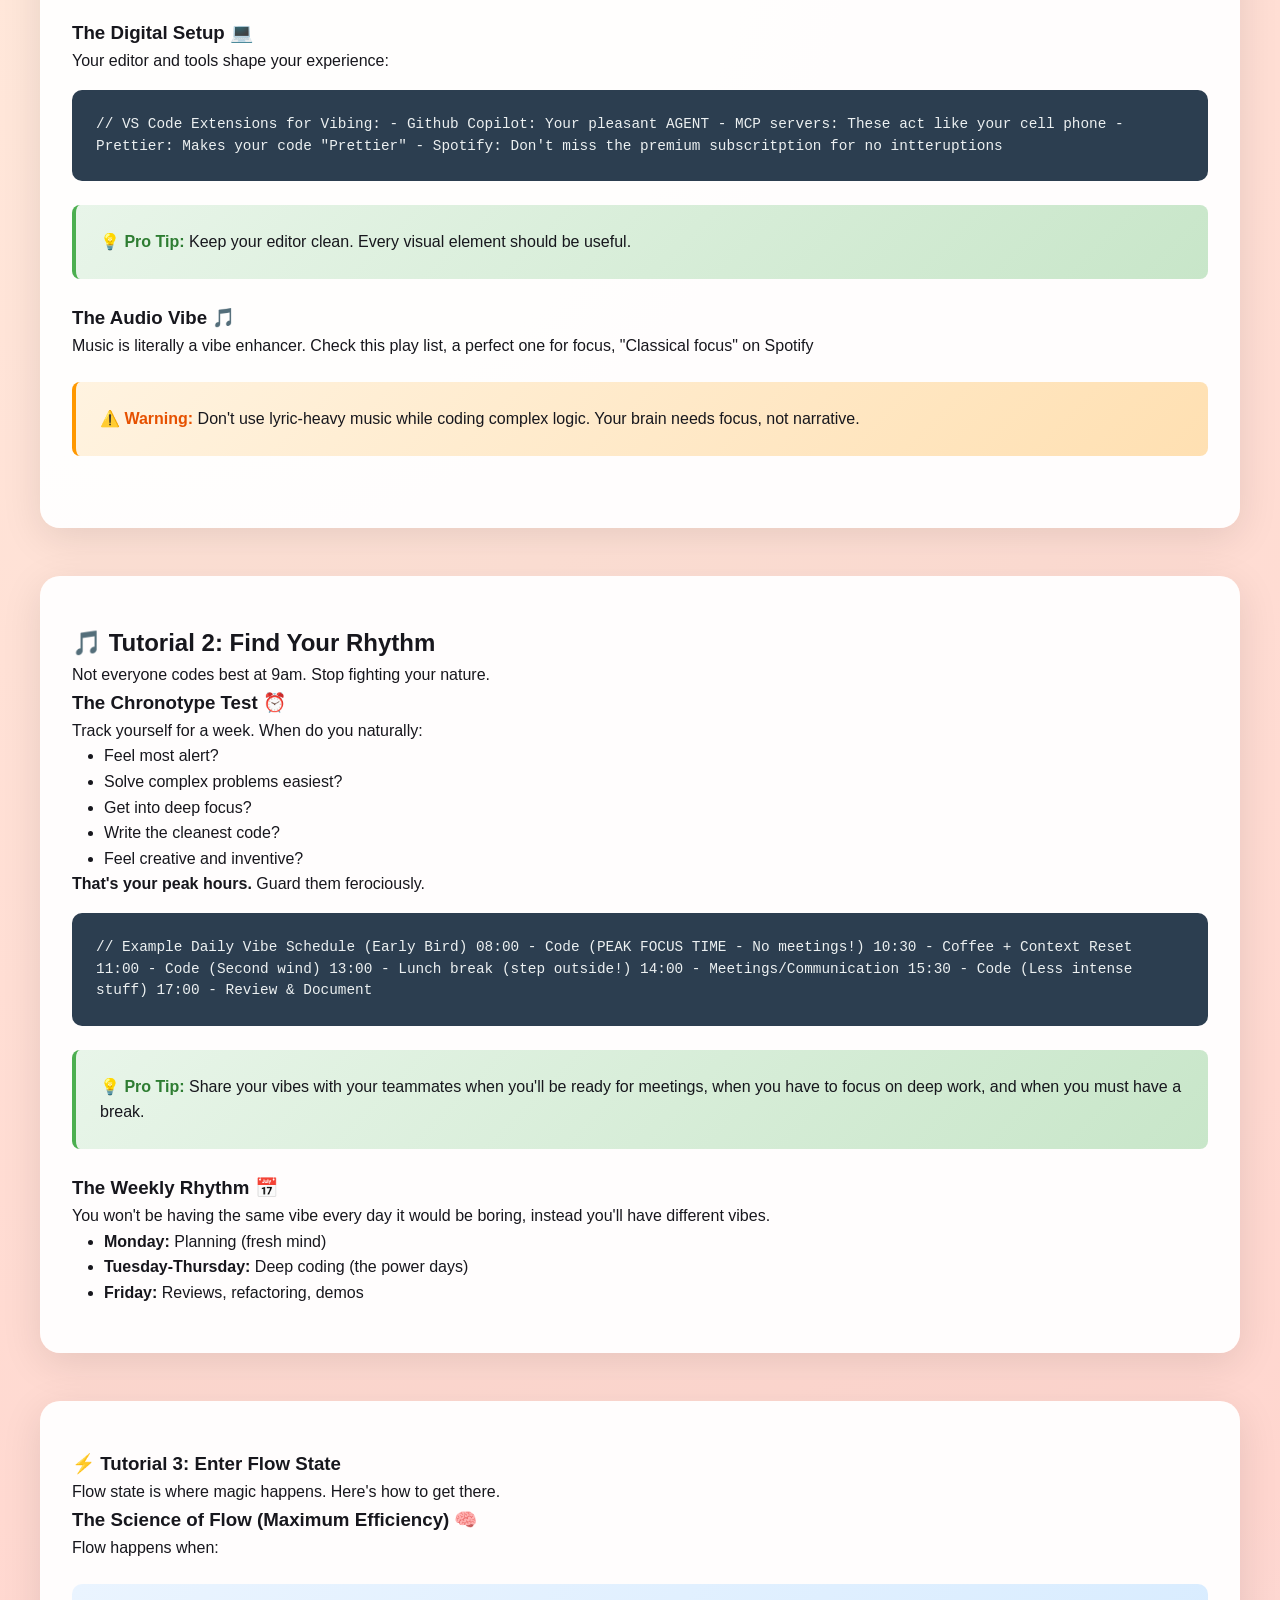
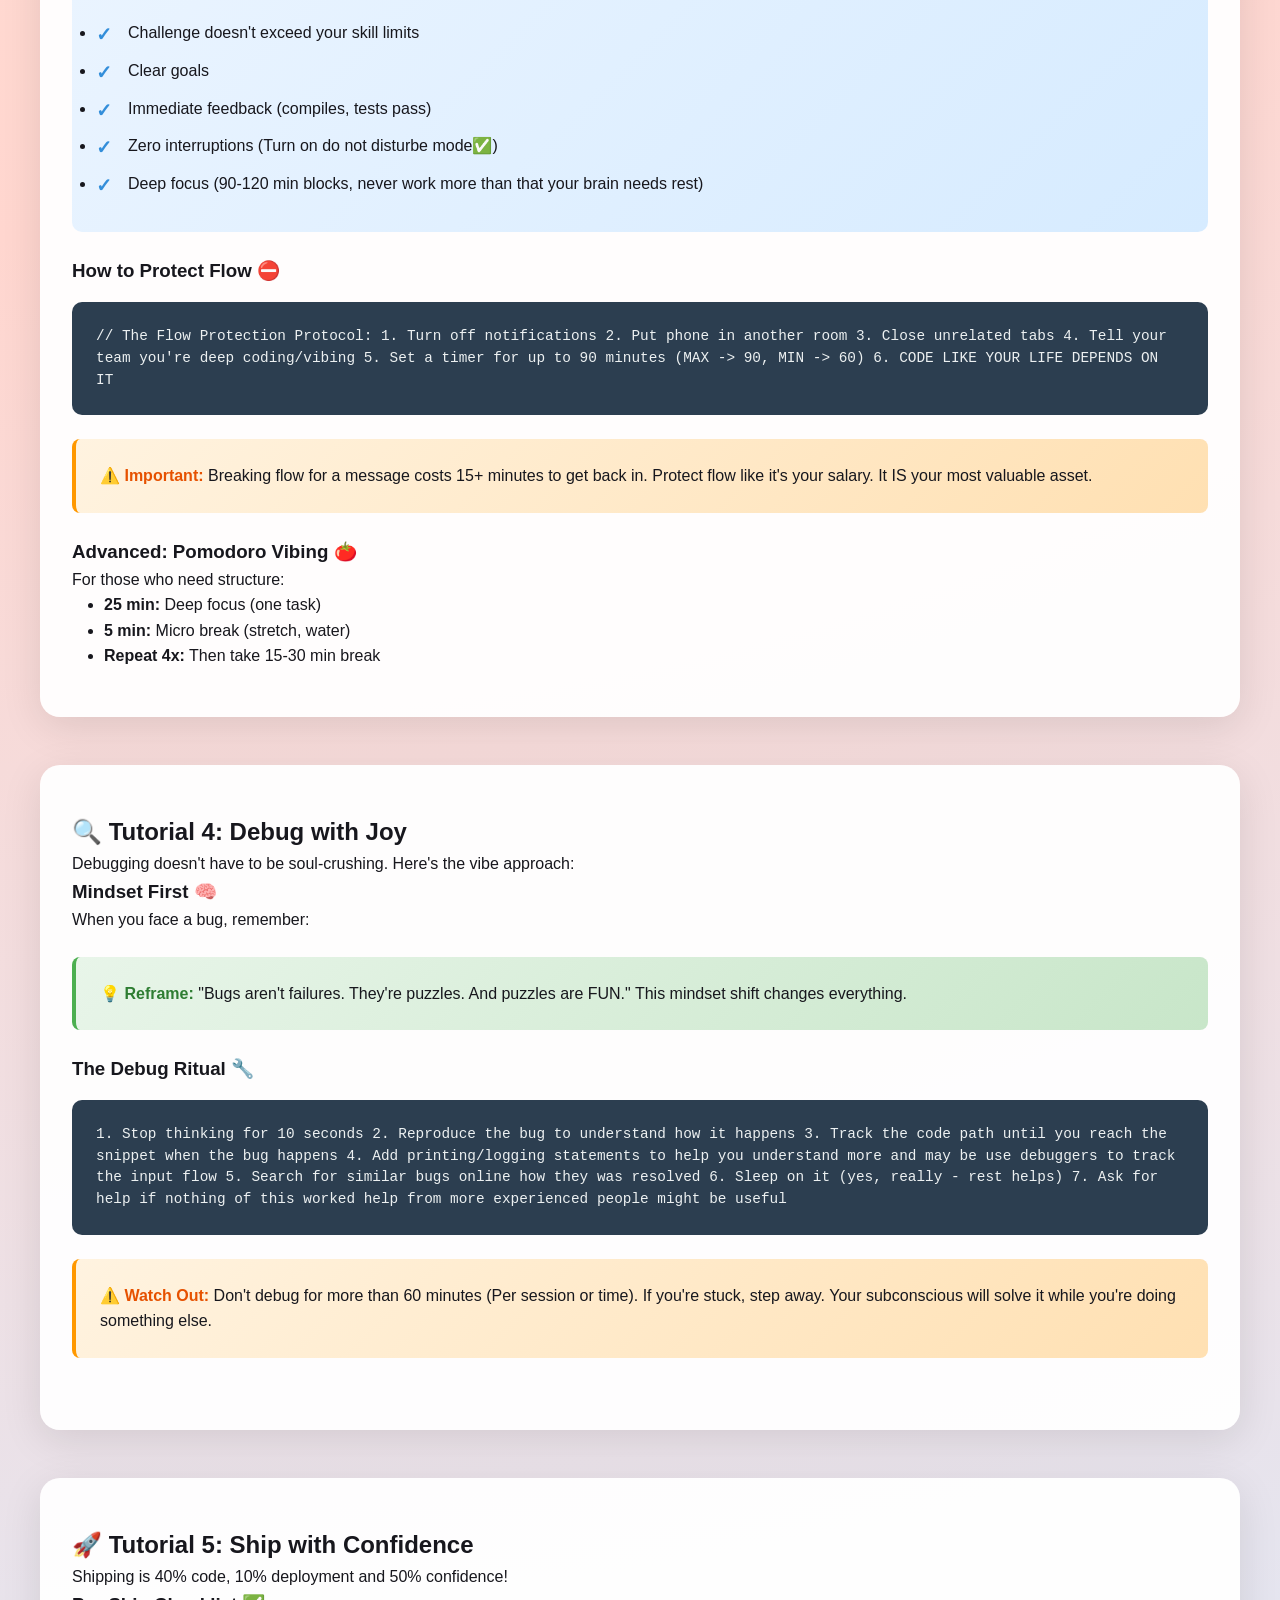
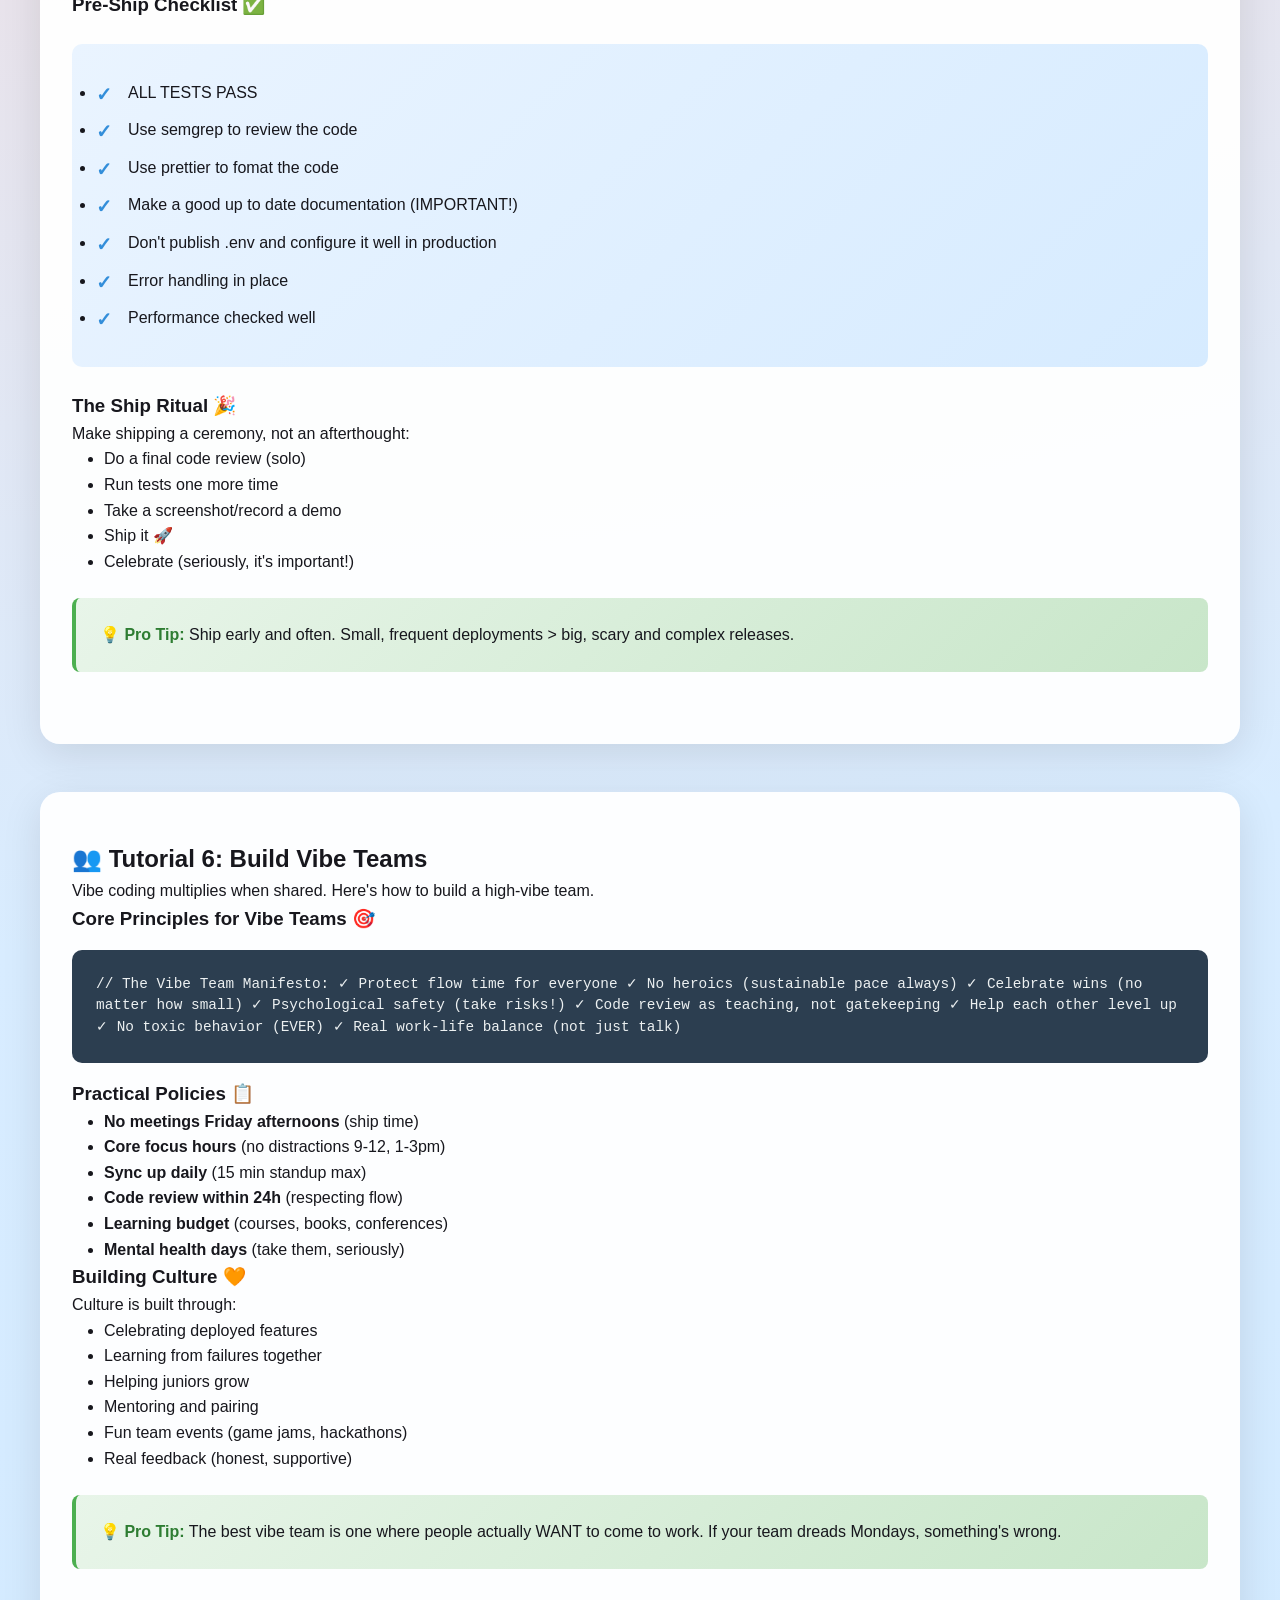
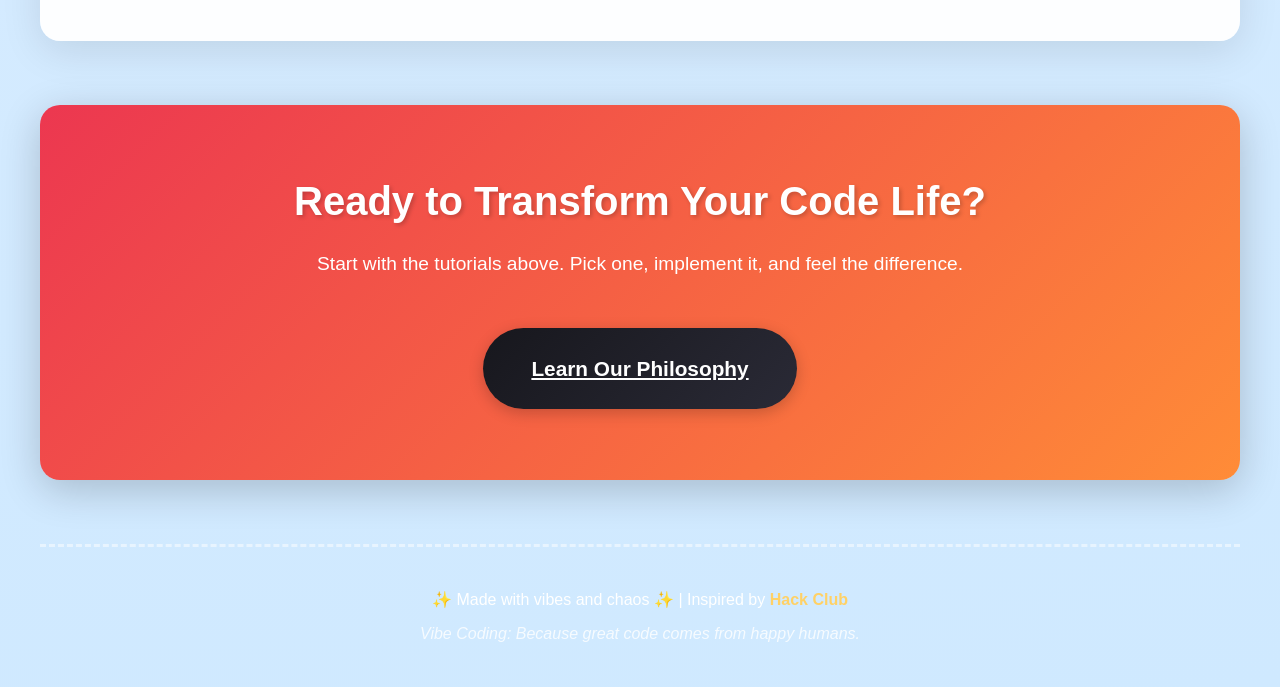
==== commit b325821a: "modifying tutorial 4, 5" ====
--- a/tutorials.html
+++ b/tutorials.html
@@ -287,28 +287,27 @@
         <h3>⚡ Tutorial 3: Enter Flow State</h3>
         <p>Flow state is where magic happens. Here's how to get there.</p>
 
-        <h3>The Science of Flow 🧠</h3>
+        <h3>The Science of Flow (Maximum Efficiency) 🧠</h3>
         <p>Flow happens when:</p>
         <div class="checklist">
             <ul>
-                <li>Challenge level matches your skill level</li>
-                <li>Clear goals (what you're building today)</li>
+                <li>Challenge doesn't exceed your skill limits</li>
+                <li>Clear goals</li>
                 <li>Immediate feedback (compiles, tests pass)</li>
-                <li>Zero interruptions (no Slack notifications!)</li>
-                <li>Deep focus (90-120 min blocks)</li>
+                <li>Zero interruptions (Turn on do not disturbe mode✅)</li>
+                <li>Deep focus (90-120 min blocks, never work more than that your brain needs rest)</li>
             </ul>
         </div>
 
         <h3>How to Protect Flow ⛔</h3>
         <div class="code-block">
 // The Flow Protection Protocol:
-1. Turn off notifications (ALL of them)
-2. Close Slack/Teams/Discord
-3. Put phone in another room
-4. Close unrelated tabs
-5. Tell your team you're deep coding
-6. Set a timer for 90 minutes
-7. CODE LIKE YOUR LIFE DEPENDS ON IT
+1. Turn off notifications
+2. Put phone in another room
+3. Close unrelated tabs
+4. Tell your team you're deep coding/vibing
+5. Set a timer for up to 90 minutes (MAX -> 90, MIN -> 60)
+6. CODE LIKE YOUR LIFE DEPENDS ON IT
         </div>
 
         <div class="warning-box">
@@ -330,51 +329,42 @@
         <p>Debugging doesn't have to be soul-crushing. Here's the vibe approach:</p>
 
         <h3>Mindset First 🧠</h3>
-        <p>When you hit a bug, remember:</p>
+        <p>When you face a bug, remember:</p>
         <div class="tip-box">
             <strong>💡 Reframe:</strong> "Bugs aren't failures. They're puzzles. And puzzles are FUN." This mindset shift changes everything.
         </div>
 
         <h3>The Debug Ritual 🔧</h3>
         <div class="code-block">
-1. Take a breath (literally, pause for 10 seconds)
-2. Reproduce the bug (understand the problem)
-3. Check your assumptions (usually the issue)
-4. Add logging (console.log is your friend)
-5. Binary search the code (half it, narrow down)
+1. Stop thinking for 10 seconds
+2. Reproduce the bug to understand how it happens
+3. Track the code path until you reach the snippet when the bug happens
+4. Add printing/logging statements to help you understand more and may be use debuggers to track the input flow
+5. Search for similar bugs online how they was resolved
 6. Sleep on it (yes, really - rest helps)
-7. Ask for help (no shame in fresh eyes)
-        </div>
-
-        <h3>Debug Music 🎵</h3>
-        <p>Different vibes need different tracks:</p>
-        <ul style="margin-left: 2rem;">
-            <li><strong>Quick bugs:</strong> Upbeat, energetic music</li>
-            <li><strong>Deep bugs:</strong> Lo-fi, ambient beats</li>
-            <li><strong>Frustration level high:</strong> Your favorite hype song</li>
-        </ul>
+7. Ask for help if nothing of this worked help from more experienced people might be useful 
+        </div>
 
         <div class="warning-box">
-            <strong>⚠️ Watch Out:</strong> Don't debug for more than 60 minutes. If you're stuck, step away. Your subconscious will solve it while you're doing something else.
+            <strong>⚠️ Watch Out:</strong> Don't debug for more than 60 minutes (Per session or time). If you're stuck, step away. Your subconscious will solve it while you're doing something else.
         </div>
     </section>
 
     <!-- Tutorial 5: Ship -->
     <section class="tutorial-section" id="ship">
         <h2>🚀 Tutorial 5: Ship with Confidence</h2>
-        <p>Shipping is 50% code, 50% confidence. Here's how to do both.</p>
+        <p>Shipping is 40% code, 10% deployment and 50% confidence!</p>
 
         <h3>Pre-Ship Checklist ✅</h3>
         <div class="checklist">
             <ul>
-                <li>Tests pass (all of them, not just the ones you care about)</li>
-                <li>Code reviewed (someone else's eyes matter)</li>
-                <li>Linted and formatted (consistency = quality)</li>
-                <li>Documentation updated (future you will thank you)</li>
-                <li>Environment variables set correctly</li>
-                <li>Database migrations tested</li>
-                <li>Error handling in place (for when things go wrong)</li>
-                <li>Performance checked (no sudden slowdowns)</li>
+                <li>ALL TESTS PASS</li>
+                <li>Use semgrep to review the code</li>
+                <li>Use prettier to fomat the code</li>
+                <li>Make a good up to date documentation (IMPORTANT!)</li>
+                <li>Don't publish .env and configure it well in production</li>
+                <li>Error handling in place</li>
+                <li>Performance checked well</li>
             </ul>
         </div>
 
@@ -389,19 +379,8 @@
         </ul>
 
         <div class="tip-box">
-            <strong>💡 Pro Tip:</strong> Ship early and often. Small, frequent deployments > big, scary releases. Each ship should feel good, not terrifying.
-        </div>
-
-        <h3>Handling Failures 😅</h3>
-        <p>Bugs will happen. That's okay. Here's the vibe approach:</p>
-        <ul style="margin-left: 2rem;">
-            <li>Don't panic (panicking helps nobody)</li>
-            <li>Rollback if needed (nothing is permanent)</li>
-            <li>Find the root cause (calmly)</li>
-            <li>Fix it (properly, not a band-aid)</li>
-            <li>Learn from it (that's the whole point)</li>
-            <li>Move on (don't carry guilt)</li>
-        </ul>
+            <strong>💡 Pro Tip:</strong> Ship early and often. Small, frequent deployments > big, scary and complex releases.
+        </div>
     </section>
 
     <!-- Tutorial 6: Teams -->
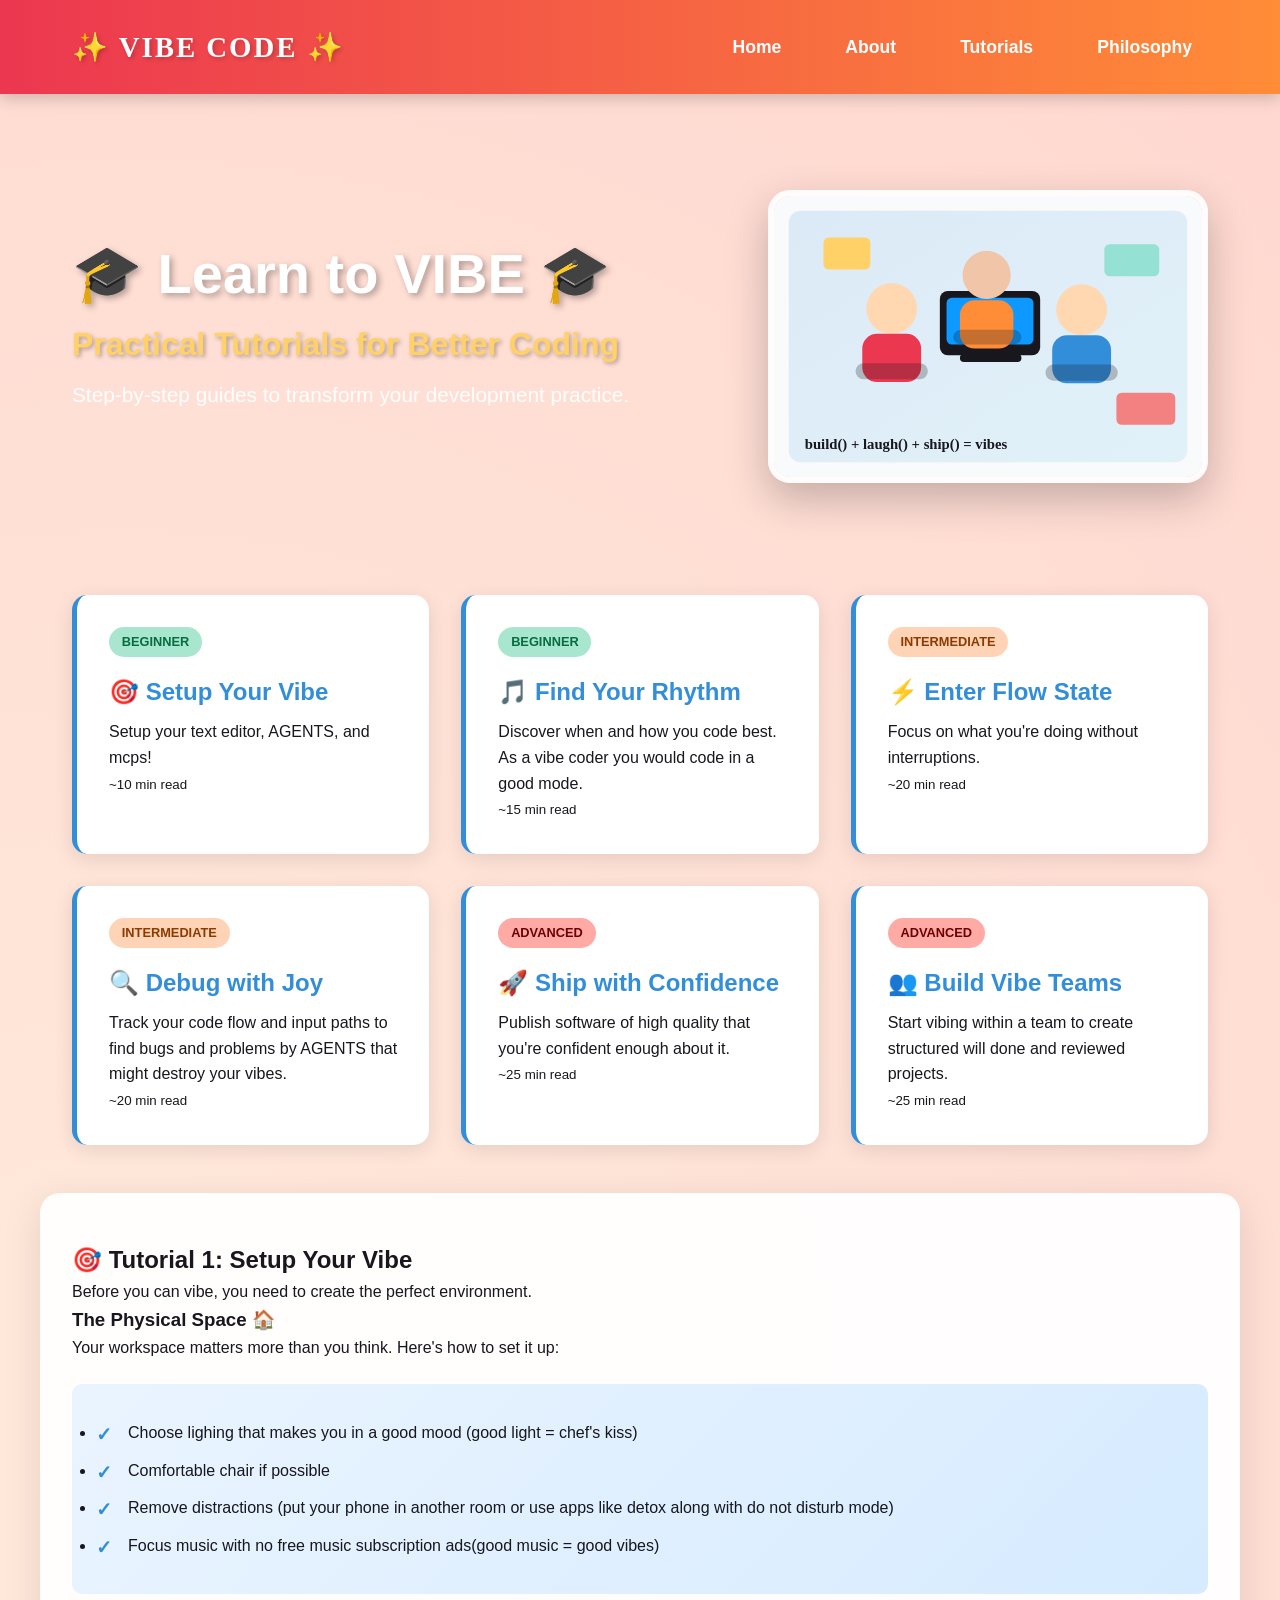
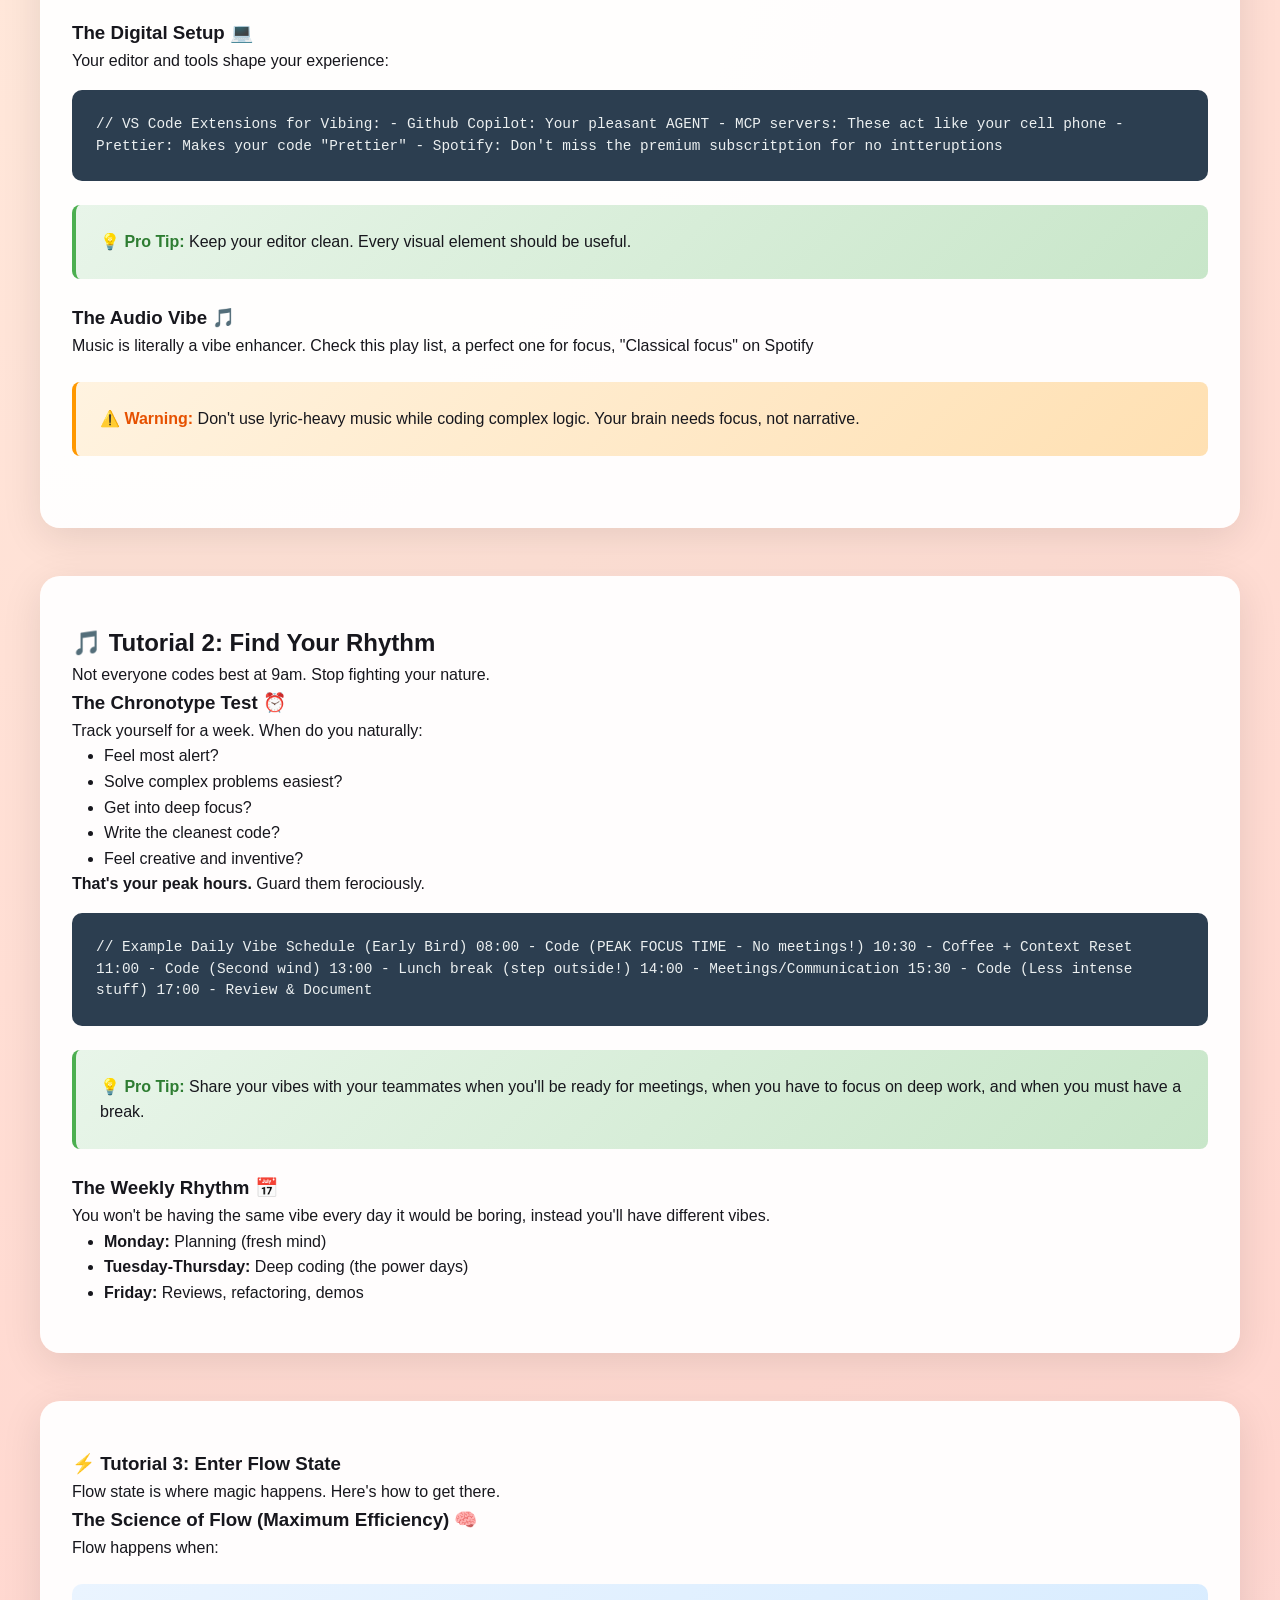
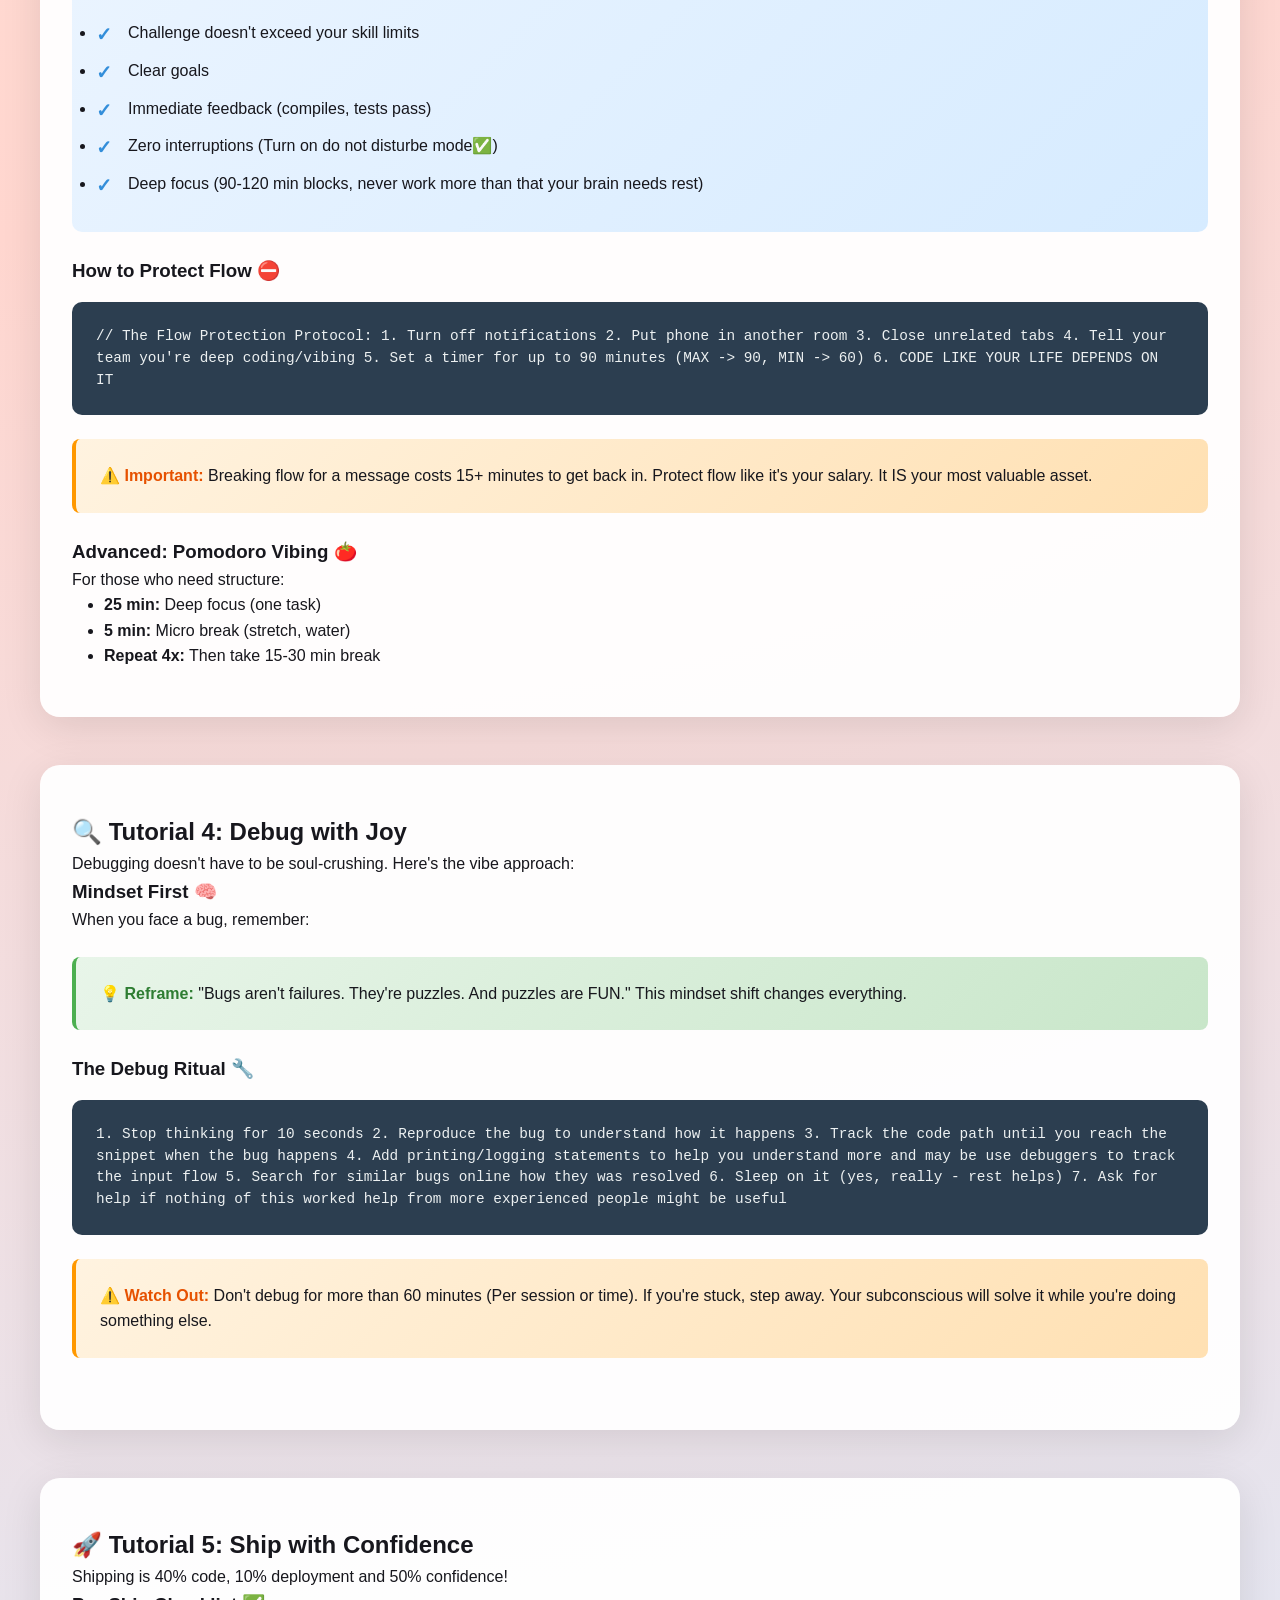
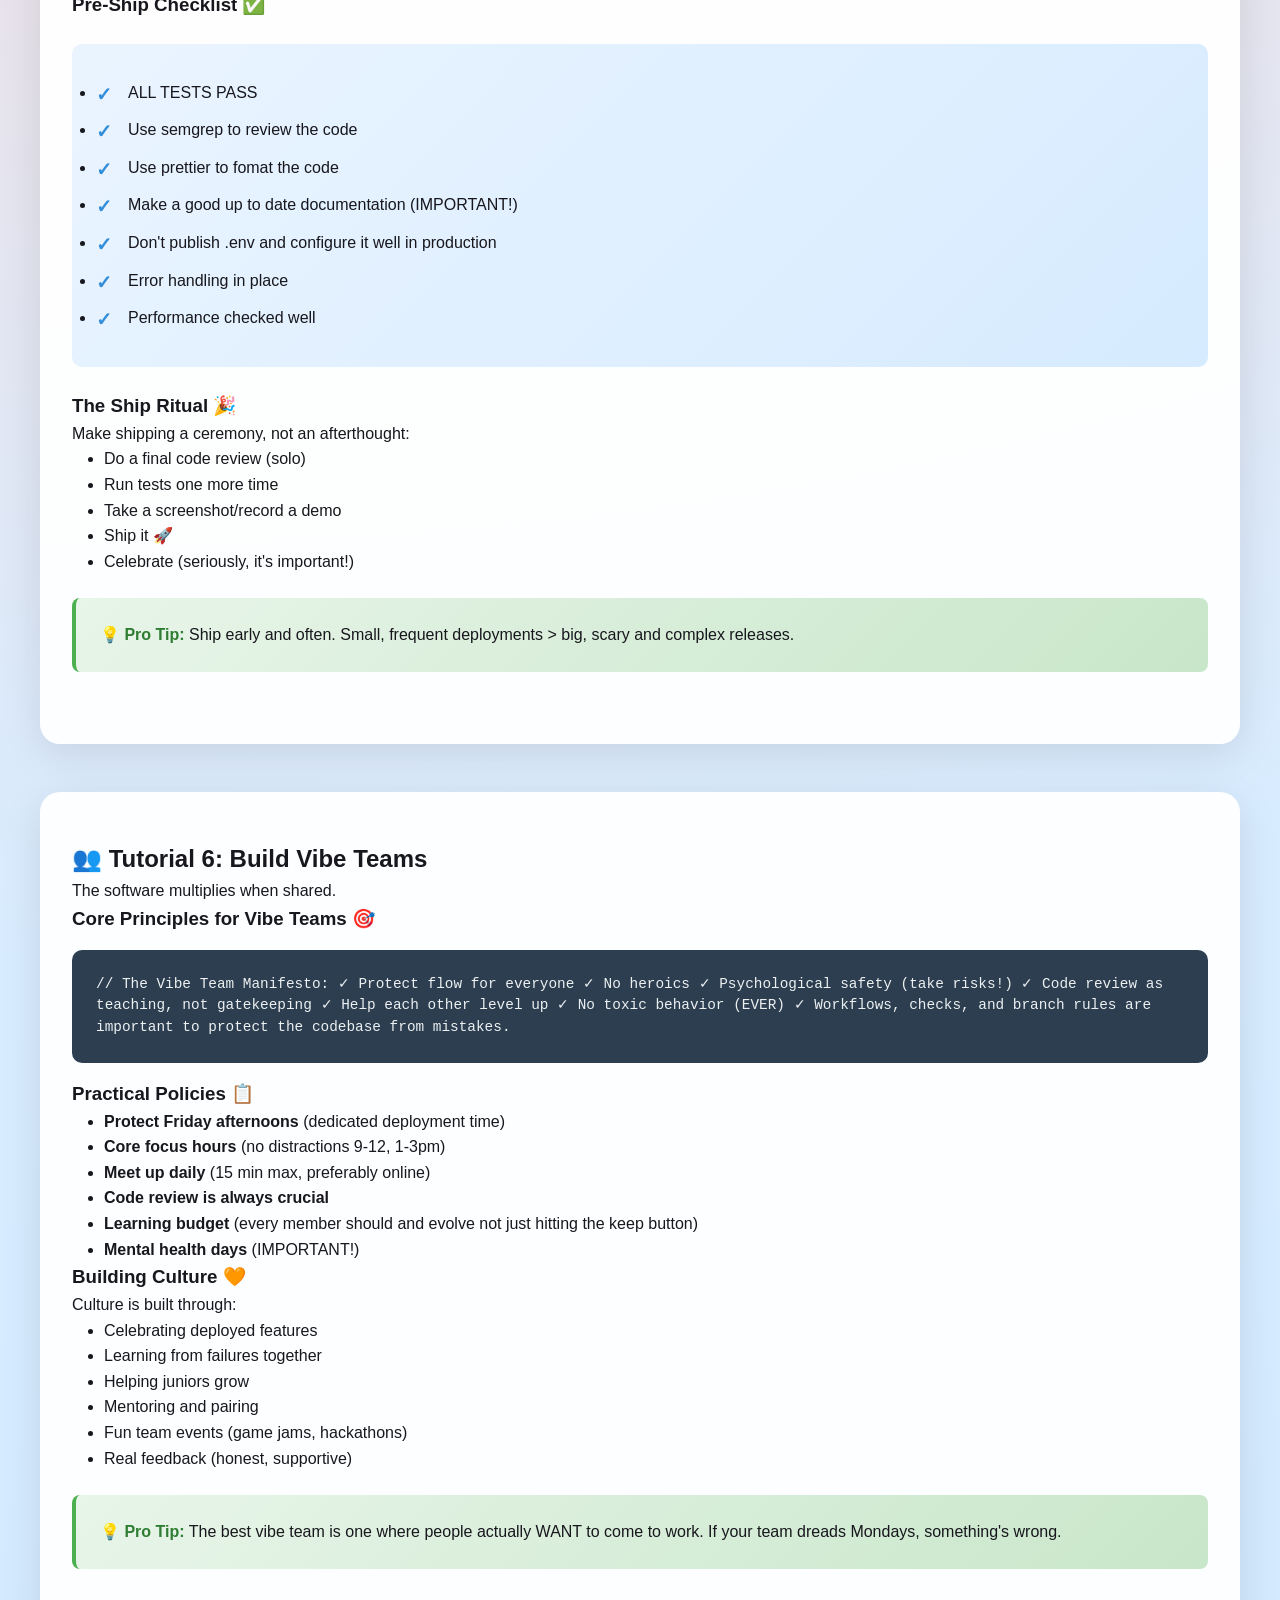
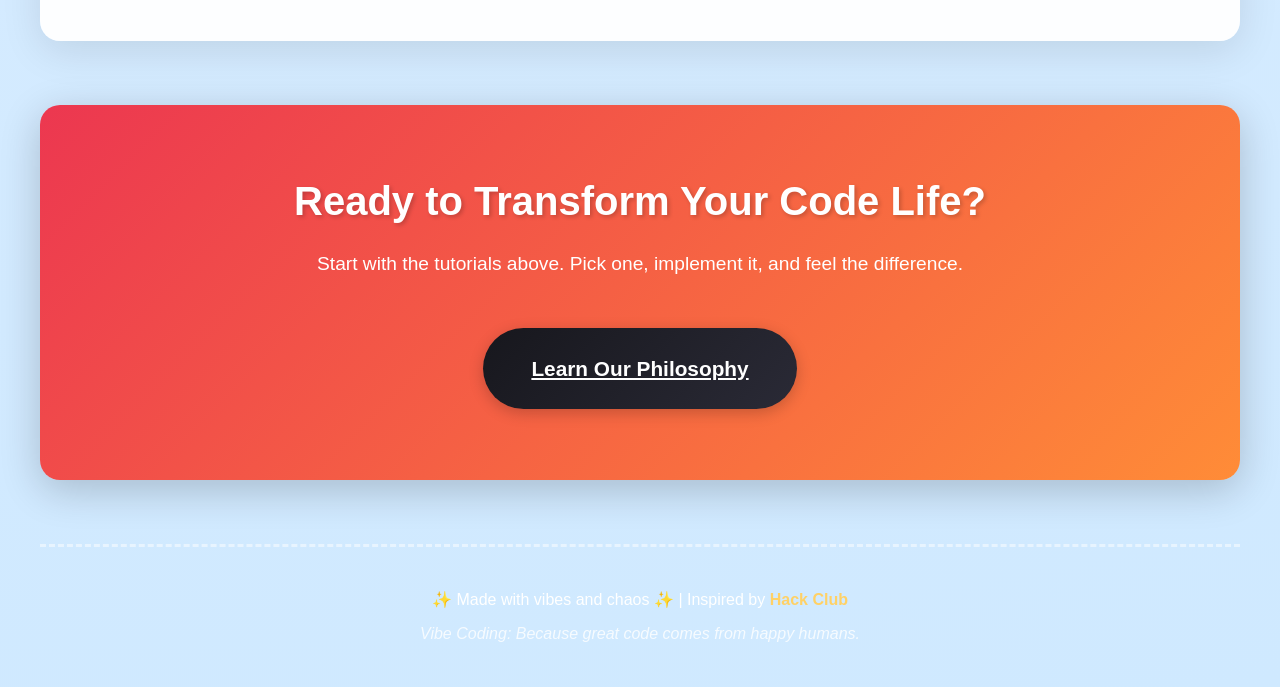
==== commit 7d91be43: "modifying tutorial 6" ====
--- a/tutorials.html
+++ b/tutorials.html
@@ -386,29 +386,28 @@
     <!-- Tutorial 6: Teams -->
     <section class="tutorial-section" id="team">
         <h2>👥 Tutorial 6: Build Vibe Teams</h2>
-        <p>Vibe coding multiplies when shared. Here's how to build a high-vibe team.</p>
+        <p>The software multiplies when shared.</p>
 
         <h3>Core Principles for Vibe Teams 🎯</h3>
         <div class="code-block">
 // The Vibe Team Manifesto:
-✓ Protect flow time for everyone
-✓ No heroics (sustainable pace always)
-✓ Celebrate wins (no matter how small)
+✓ Protect flow for everyone
+✓ No heroics
 ✓ Psychological safety (take risks!)
 ✓ Code review as teaching, not gatekeeping
 ✓ Help each other level up
 ✓ No toxic behavior (EVER)
-✓ Real work-life balance (not just talk)
+✓ Workflows, checks, and branch rules are important to protect the codebase from mistakes.
         </div>
 
         <h3>Practical Policies 📋</h3>
         <ul style="margin-left: 2rem;">
-            <li><strong>No meetings Friday afternoons</strong> (ship time)</li>
+            <li><strong>Protect Friday afternoons</strong> (dedicated deployment time)</li>
             <li><strong>Core focus hours</strong> (no distractions 9-12, 1-3pm)</li>
-            <li><strong>Sync up daily</strong> (15 min standup max)</li>
-            <li><strong>Code review within 24h</strong> (respecting flow)</li>
-            <li><strong>Learning budget</strong> (courses, books, conferences)</li>
-            <li><strong>Mental health days</strong> (take them, seriously)</li>
+            <li><strong>Meet up daily</strong> (15 min max, preferably online)</li>
+            <li><strong>Code review is always crucial</strong></li>
+            <li><strong>Learning budget</strong> (every member should and evolve not just hitting the keep button)</li>
+            <li><strong>Mental health days</strong> (IMPORTANT!)</li>
         </ul>
 
         <h3>Building Culture 🧡</h3>
